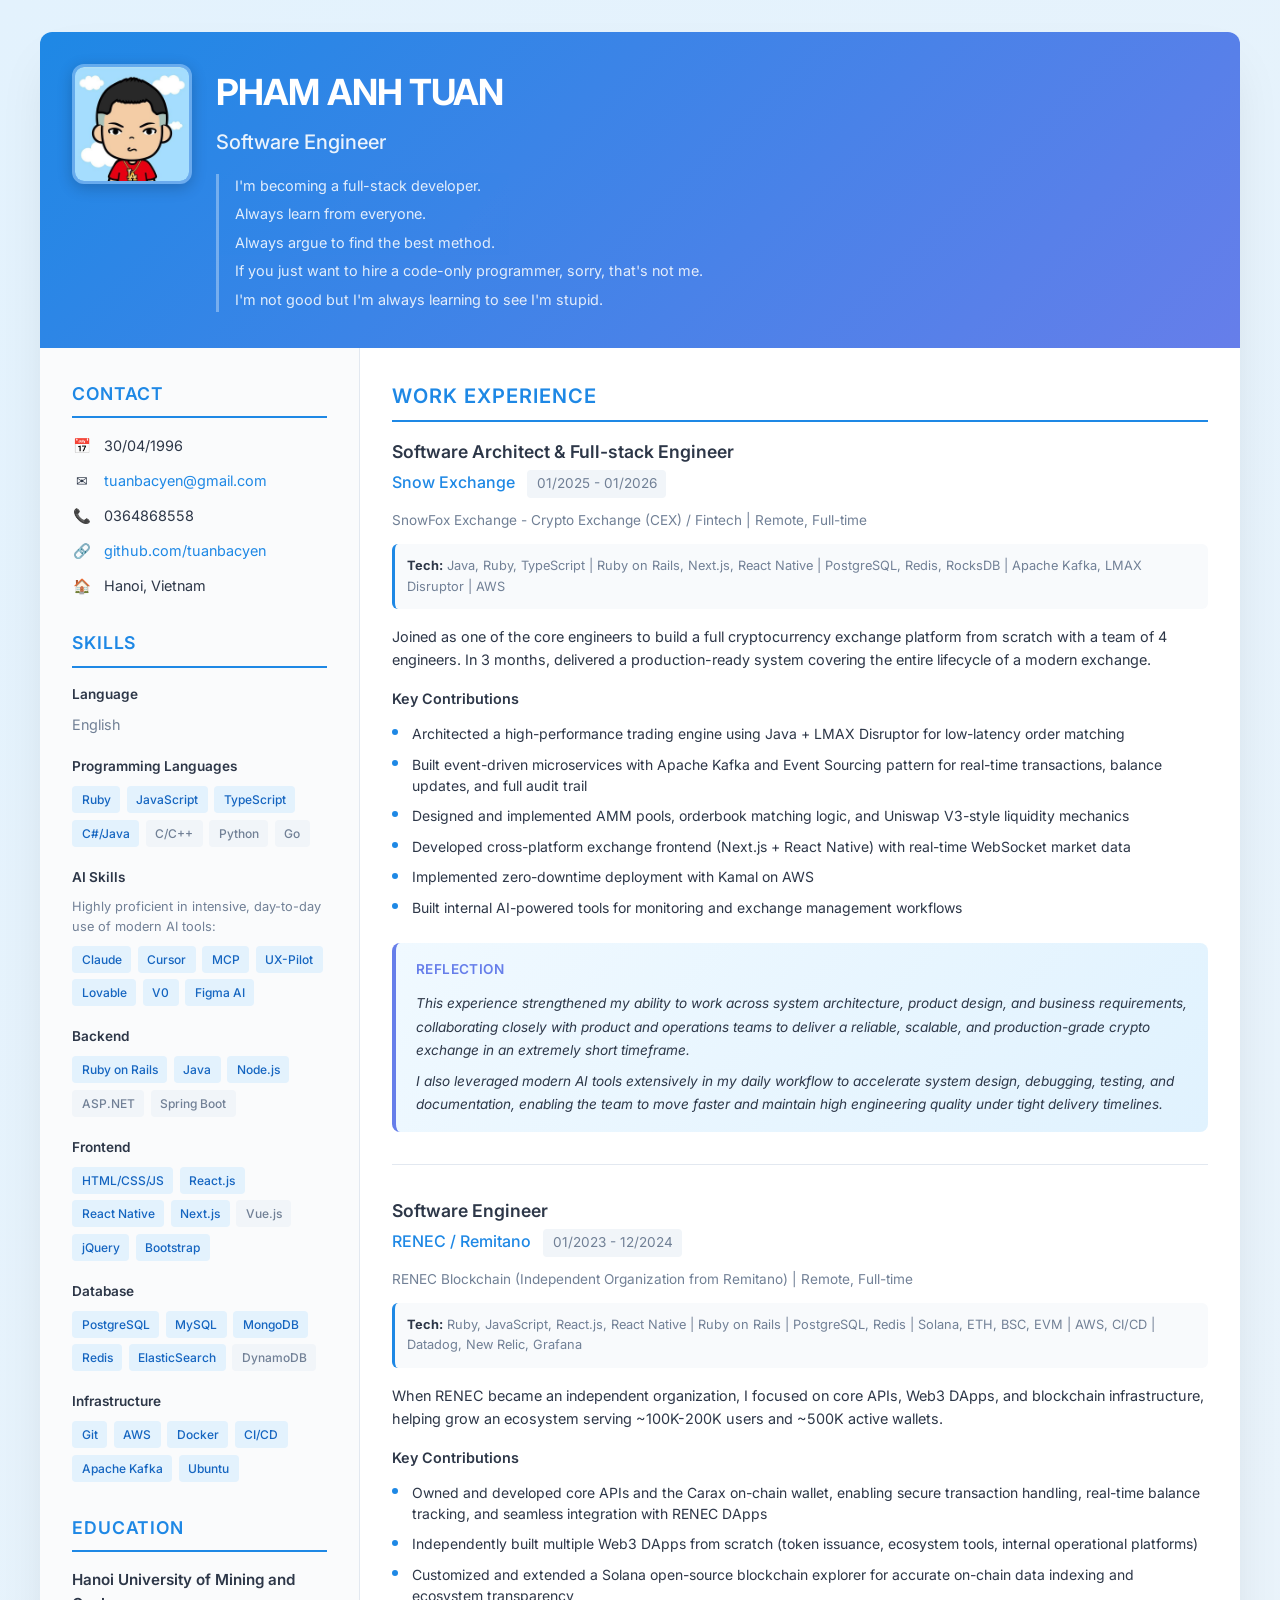
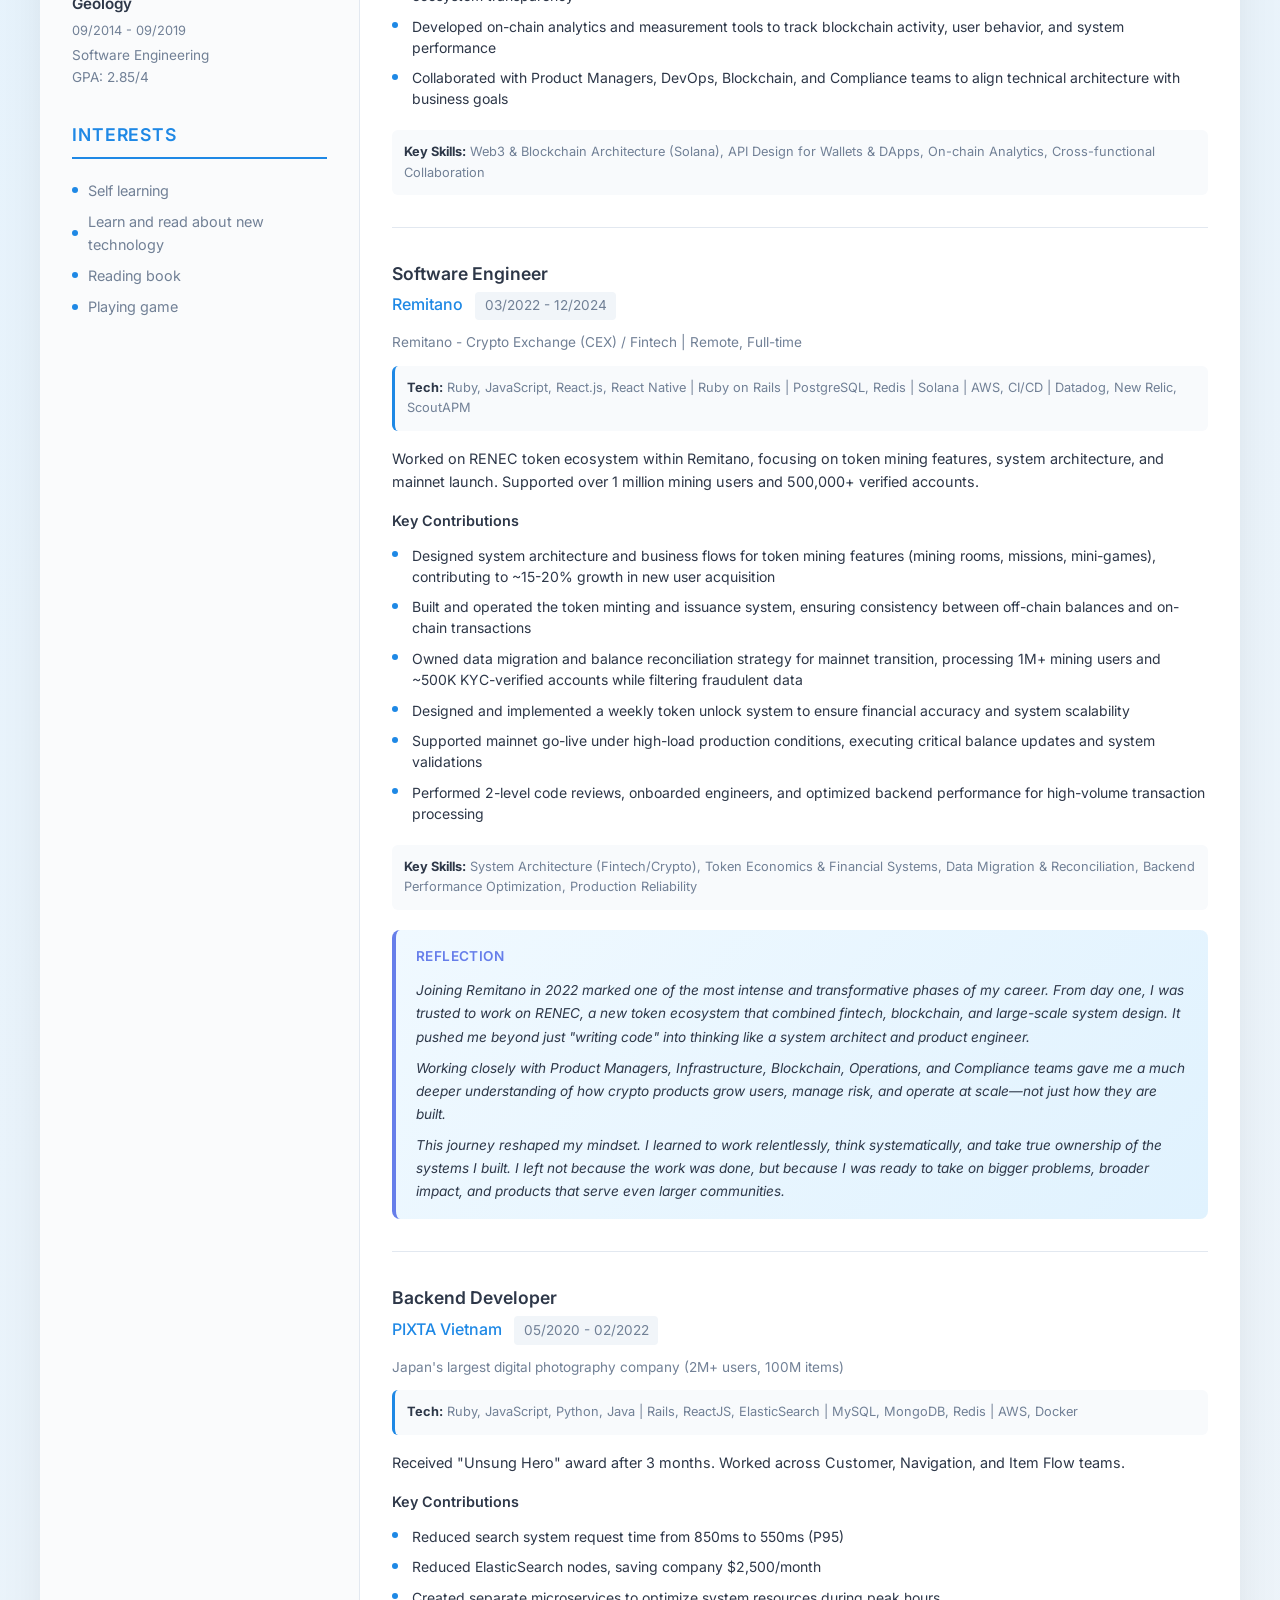
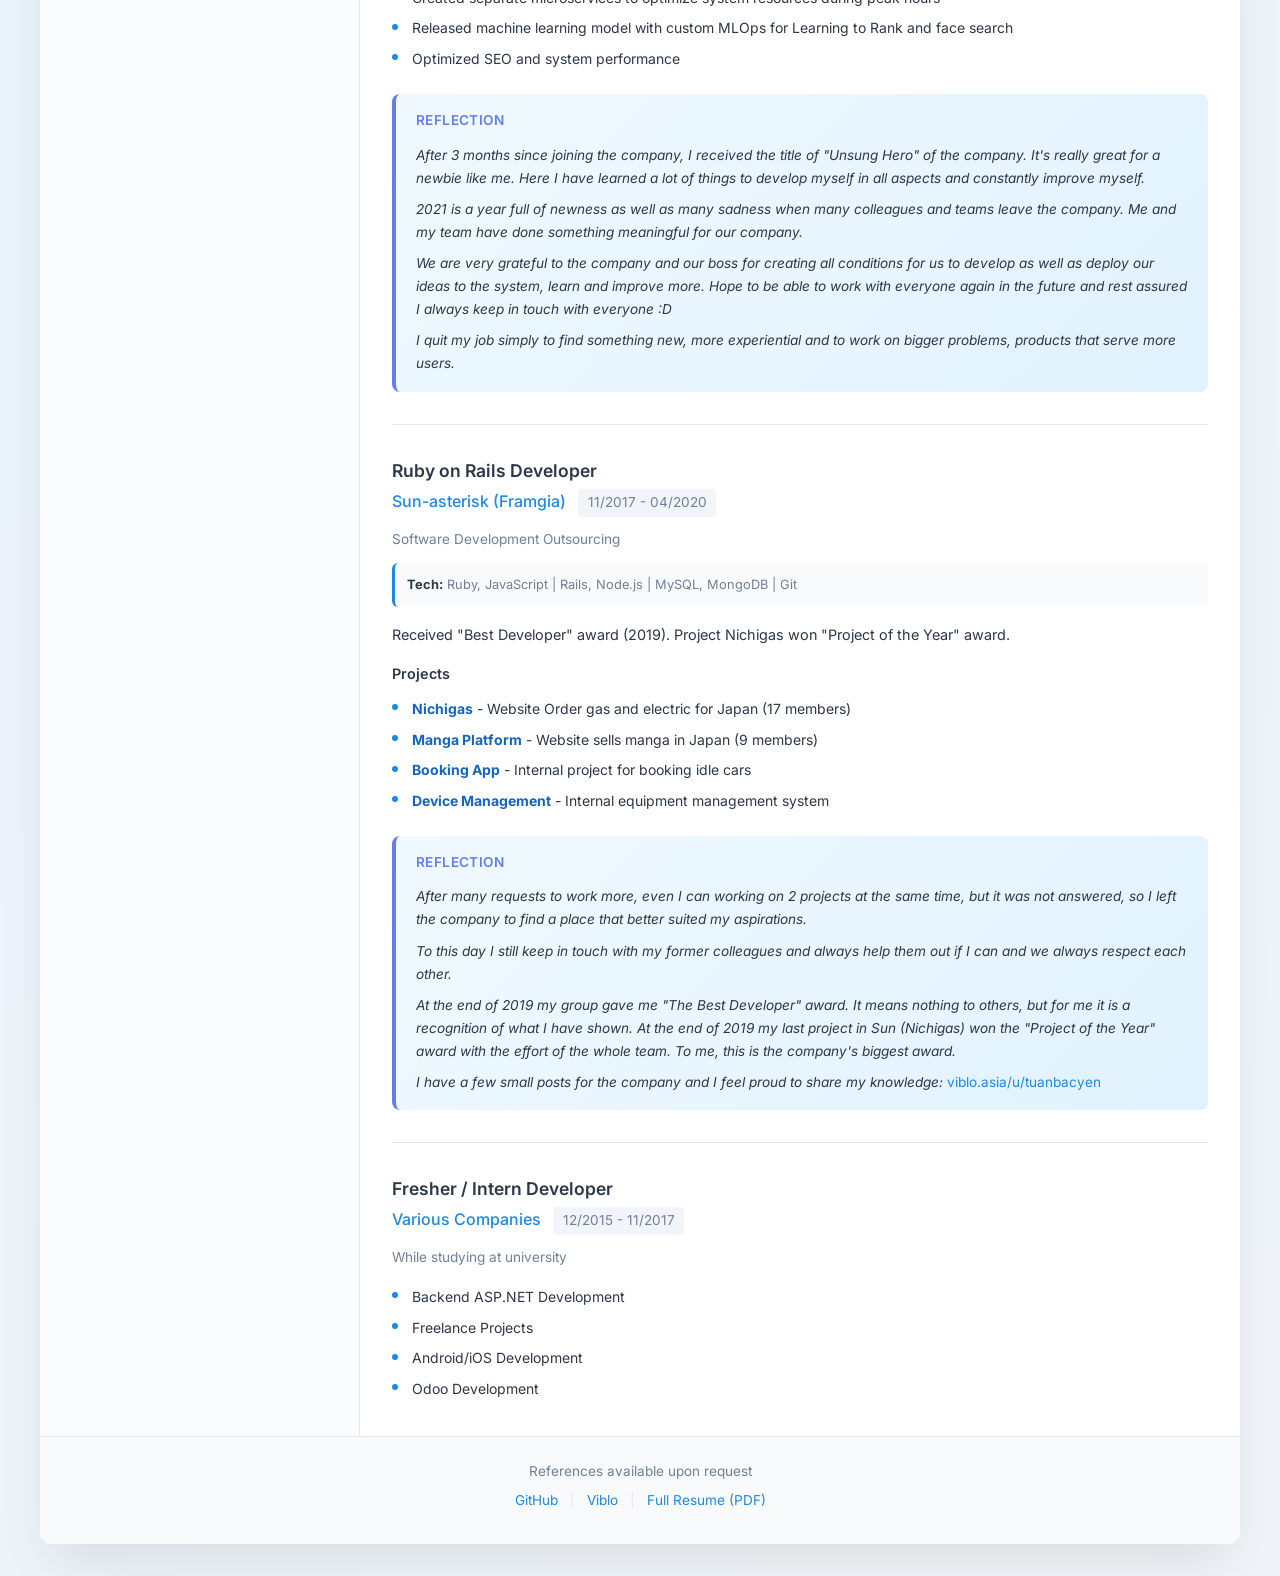
==== index.html @ 3fe64817 "Add PDF resume link in footer" ====
<!DOCTYPE html>
<html lang="vi">
<head>
    <meta charset="UTF-8">
    <meta name="viewport" content="width=device-width, initial-scale=1.0">
    <title>Pham Anh Tuan - Software Engineer</title>
    <link rel="stylesheet" href="style.css">
    <link rel="preconnect" href="https://fonts.googleapis.com">
    <link rel="preconnect" href="https://fonts.gstatic.com" crossorigin>
    <link href="https://fonts.googleapis.com/css2?family=Inter:wght@300;400;500;600;700&display=swap" rel="stylesheet">
</head>
<body>
    <div class="container">
        <!-- Header -->
        <header class="header">
            <div class="header-content">
                <div class="avatar">
                    <img src="av.png" alt="Pham Anh Tuan" class="avatar-img">
                </div>
                <div class="header-info">
                    <h1>PHAM ANH TUAN</h1>
                    <p class="title">Software Engineer</p>
                    <blockquote class="quote">
                        <p>I'm becoming a full-stack developer.</p>
                        <p>Always learn from everyone.</p>
                        <p>Always argue to find the best method.</p>
                        <p>If you just want to hire a code-only programmer, sorry, that's not me.</p>
                        <p>I'm not good but I'm always learning to see I'm stupid.</p>
                    </blockquote>
                </div>
            </div>
        </header>

        <main class="main-content">
            <!-- Sidebar -->
            <aside class="sidebar">
                <!-- Contact -->
                <section class="section">
                    <h2>Contact</h2>
                    <ul class="contact-list">
                        <li>
                            <span class="icon">&#128197;</span>
                            <span>30/04/1996</span>
                        </li>
                        <li>
                            <span class="icon">&#9993;</span>
                            <a href="mailto:tuanbacyen@gmail.com">tuanbacyen@gmail.com</a>
                        </li>
                        <li>
                            <span class="icon">&#128222;</span>
                            <span>0364868558</span>
                        </li>
                        <li>
                            <span class="icon">&#128279;</span>
                            <a href="https://github.com/tuanbacyen" target="_blank">github.com/tuanbacyen</a>
                        </li>
                        <li>
                            <span class="icon">&#127968;</span>
                            <span>Hanoi, Vietnam</span>
                        </li>
                    </ul>
                </section>

                <!-- Skills -->
                <section class="section">
                    <h2>Skills</h2>

                    <div class="skill-group">
                        <h3>Language</h3>
                        <p>English</p>
                    </div>

                    <div class="skill-group">
                        <h3>Programming Languages</h3>
                        <div class="tags">
                            <span class="tag">Ruby</span>
                            <span class="tag">JavaScript</span>
                            <span class="tag">TypeScript</span>
                            <span class="tag">C#/Java</span>
                            <span class="tag secondary">C/C++</span>
                            <span class="tag secondary">Python</span>
                            <span class="tag secondary">Go</span>
                        </div>
                    </div>

                    <div class="skill-group">
                        <h3>AI Skills</h3>
                        <p class="description">Highly proficient in intensive, day-to-day use of modern AI tools:</p>
                        <div class="tags">
                            <span class="tag">Claude</span>
                            <span class="tag">Cursor</span>
                            <span class="tag">MCP</span>
                            <span class="tag">UX-Pilot</span>
                            <span class="tag">Lovable</span>
                            <span class="tag">V0</span>
                            <span class="tag">Figma AI</span>
                        </div>
                    </div>

                    <div class="skill-group">
                        <h3>Backend</h3>
                        <div class="tags">
                            <span class="tag">Ruby on Rails</span>
                            <span class="tag">Java</span>
                            <span class="tag">Node.js</span>
                            <span class="tag secondary">ASP.NET</span>
                            <span class="tag secondary">Spring Boot</span>
                        </div>
                    </div>

                    <div class="skill-group">
                        <h3>Frontend</h3>
                        <div class="tags">
                            <span class="tag">HTML/CSS/JS</span>
                            <span class="tag">React.js</span>
                            <span class="tag">React Native</span>
                            <span class="tag">Next.js</span>
                            <span class="tag secondary">Vue.js</span>
                            <span class="tag">jQuery</span>
                            <span class="tag">Bootstrap</span>
                        </div>
                    </div>

                    <div class="skill-group">
                        <h3>Database</h3>
                        <div class="tags">
                            <span class="tag">PostgreSQL</span>
                            <span class="tag">MySQL</span>
                            <span class="tag">MongoDB</span>
                            <span class="tag">Redis</span>
                            <span class="tag">ElasticSearch</span>
                            <span class="tag secondary">DynamoDB</span>
                        </div>
                    </div>

                    <div class="skill-group">
                        <h3>Infrastructure</h3>
                        <div class="tags">
                            <span class="tag">Git</span>
                            <span class="tag">AWS</span>
                            <span class="tag">Docker</span>
                            <span class="tag">CI/CD</span>
                            <span class="tag">Apache Kafka</span>
                            <span class="tag">Ubuntu</span>
                        </div>
                    </div>
                </section>

                <!-- Education -->
                <section class="section">
                    <h2>Education</h2>
                    <div class="education-item">
                        <h3>Hanoi University of Mining and Geology</h3>
                        <p class="period">09/2014 - 09/2019</p>
                        <p>Software Engineering</p>
                        <p>GPA: 2.85/4</p>
                    </div>
                </section>

                <!-- Interests -->
                <section class="section">
                    <h2>Interests</h2>
                    <ul class="interests-list">
                        <li>Self learning</li>
                        <li>Learn and read about new technology</li>
                        <li>Reading book</li>
                        <li>Playing game</li>
                    </ul>
                </section>
            </aside>

            <!-- Main Experience -->
            <div class="content">
                <section class="section">
                    <h2>Work Experience</h2>

                    <!-- Snow Exchange -->
                    <article class="experience-item">
                        <div class="experience-header">
                            <h3>Software Architect & Full-stack Engineer</h3>
                            <span class="company">Snow Exchange</span>
                            <span class="period">01/2025 - 01/2026</span>
                        </div>
                        <p class="company-desc">SnowFox Exchange - Crypto Exchange (CEX) / Fintech | Remote, Full-time</p>

                        <div class="tech-stack">
                            <strong>Tech:</strong> Java, Ruby, TypeScript | Ruby on Rails, Next.js, React Native | PostgreSQL, Redis, RocksDB | Apache Kafka, LMAX Disruptor | AWS
                        </div>

                        <div class="summary">
                            <p>Joined as one of the core engineers to build a full cryptocurrency exchange platform from scratch with a team of 4 engineers. In 3 months, delivered a production-ready system covering the entire lifecycle of a modern exchange.</p>
                        </div>

                        <h4>Key Contributions</h4>
                        <ul>
                            <li>Architected a high-performance trading engine using Java + LMAX Disruptor for low-latency order matching</li>
                            <li>Built event-driven microservices with Apache Kafka and Event Sourcing pattern for real-time transactions, balance updates, and full audit trail</li>
                            <li>Designed and implemented AMM pools, orderbook matching logic, and Uniswap V3-style liquidity mechanics</li>
                            <li>Developed cross-platform exchange frontend (Next.js + React Native) with real-time WebSocket market data</li>
                            <li>Implemented zero-downtime deployment with Kamal on AWS</li>
                            <li>Built internal AI-powered tools for monitoring and exchange management workflows</li>
                        </ul>

                        <div class="reflection">
                            <h4>Reflection</h4>
                            <p>This experience strengthened my ability to work across system architecture, product design, and business requirements, collaborating closely with product and operations teams to deliver a reliable, scalable, and production-grade crypto exchange in an extremely short timeframe.</p>
                            <p>I also leveraged modern AI tools extensively in my daily workflow to accelerate system design, debugging, testing, and documentation, enabling the team to move faster and maintain high engineering quality under tight delivery timelines.</p>
                        </div>
                    </article>

                    <!-- RENEC -->
                    <article class="experience-item">
                        <div class="experience-header">
                            <h3>Software Engineer</h3>
                            <span class="company">RENEC / Remitano</span>
                            <span class="period">01/2023 - 12/2024</span>
                        </div>
                        <p class="company-desc">RENEC Blockchain (Independent Organization from Remitano) | Remote, Full-time</p>

                        <div class="tech-stack">
                            <strong>Tech:</strong> Ruby, JavaScript, React.js, React Native | Ruby on Rails | PostgreSQL, Redis | Solana, ETH, BSC, EVM | AWS, CI/CD | Datadog, New Relic, Grafana
                        </div>

                        <div class="summary">
                            <p>When RENEC became an independent organization, I focused on core APIs, Web3 DApps, and blockchain infrastructure, helping grow an ecosystem serving ~100K-200K users and ~500K active wallets.</p>
                        </div>

                        <h4>Key Contributions</h4>
                        <ul>
                            <li>Owned and developed core APIs and the Carax on-chain wallet, enabling secure transaction handling, real-time balance tracking, and seamless integration with RENEC DApps</li>
                            <li>Independently built multiple Web3 DApps from scratch (token issuance, ecosystem tools, internal operational platforms)</li>
                            <li>Customized and extended a Solana open-source blockchain explorer for accurate on-chain data indexing and ecosystem transparency</li>
                            <li>Developed on-chain analytics and measurement tools to track blockchain activity, user behavior, and system performance</li>
                            <li>Collaborated with Product Managers, DevOps, Blockchain, and Compliance teams to align technical architecture with business goals</li>
                        </ul>

                        <p class="key-skills"><strong>Key Skills:</strong> Web3 & Blockchain Architecture (Solana), API Design for Wallets & DApps, On-chain Analytics, Cross-functional Collaboration</p>
                    </article>

                    <!-- Remitano -->
                    <article class="experience-item">
                        <div class="experience-header">
                            <h3>Software Engineer</h3>
                            <span class="company">Remitano</span>
                            <span class="period">03/2022 - 12/2024</span>
                        </div>
                        <p class="company-desc">Remitano - Crypto Exchange (CEX) / Fintech | Remote, Full-time</p>

                        <div class="tech-stack">
                            <strong>Tech:</strong> Ruby, JavaScript, React.js, React Native | Ruby on Rails | PostgreSQL, Redis | Solana | AWS, CI/CD | Datadog, New Relic, ScoutAPM
                        </div>

                        <div class="summary">
                            <p>Worked on RENEC token ecosystem within Remitano, focusing on token mining features, system architecture, and mainnet launch. Supported over 1 million mining users and 500,000+ verified accounts.</p>
                        </div>

                        <h4>Key Contributions</h4>
                        <ul>
                            <li>Designed system architecture and business flows for token mining features (mining rooms, missions, mini-games), contributing to ~15-20% growth in new user acquisition</li>
                            <li>Built and operated the token minting and issuance system, ensuring consistency between off-chain balances and on-chain transactions</li>
                            <li>Owned data migration and balance reconciliation strategy for mainnet transition, processing 1M+ mining users and ~500K KYC-verified accounts while filtering fraudulent data</li>
                            <li>Designed and implemented a weekly token unlock system to ensure financial accuracy and system scalability</li>
                            <li>Supported mainnet go-live under high-load production conditions, executing critical balance updates and system validations</li>
                            <li>Performed 2-level code reviews, onboarded engineers, and optimized backend performance for high-volume transaction processing</li>
                        </ul>

                        <p class="key-skills"><strong>Key Skills:</strong> System Architecture (Fintech/Crypto), Token Economics & Financial Systems, Data Migration & Reconciliation, Backend Performance Optimization, Production Reliability</p>

                        <div class="reflection">
                            <h4>Reflection</h4>
                            <p>Joining Remitano in 2022 marked one of the most intense and transformative phases of my career. From day one, I was trusted to work on RENEC, a new token ecosystem that combined fintech, blockchain, and large-scale system design. It pushed me beyond just "writing code" into thinking like a system architect and product engineer.</p>
                            <p>Working closely with Product Managers, Infrastructure, Blockchain, Operations, and Compliance teams gave me a much deeper understanding of how crypto products grow users, manage risk, and operate at scale—not just how they are built.</p>
                            <p>This journey reshaped my mindset. I learned to work relentlessly, think systematically, and take true ownership of the systems I built. I left not because the work was done, but because I was ready to take on bigger problems, broader impact, and products that serve even larger communities.</p>
                        </div>
                    </article>

                    <!-- PIXTA -->
                    <article class="experience-item">
                        <div class="experience-header">
                            <h3>Backend Developer</h3>
                            <span class="company">PIXTA Vietnam</span>
                            <span class="period">05/2020 - 02/2022</span>
                        </div>
                        <p class="company-desc">Japan's largest digital photography company (2M+ users, 100M items)</p>

                        <div class="tech-stack">
                            <strong>Tech:</strong> Ruby, JavaScript, Python, Java | Rails, ReactJS, ElasticSearch | MySQL, MongoDB, Redis | AWS, Docker
                        </div>

                        <div class="summary">
                            <p>Received "Unsung Hero" award after 3 months. Worked across Customer, Navigation, and Item Flow teams.</p>
                        </div>

                        <h4>Key Contributions</h4>
                        <ul>
                            <li>Reduced search system request time from 850ms to 550ms (P95)</li>
                            <li>Reduced ElasticSearch nodes, saving company $2,500/month</li>
                            <li>Created separate microservices to optimize system resources during peak hours</li>
                            <li>Released machine learning model with custom MLOps for Learning to Rank and face search</li>
                            <li>Optimized SEO and system performance</li>
                        </ul>

                        <div class="reflection">
                            <h4>Reflection</h4>
                            <p>After 3 months since joining the company, I received the title of "Unsung Hero" of the company. It's really great for a newbie like me. Here I have learned a lot of things to develop myself in all aspects and constantly improve myself.</p>
                            <p>2021 is a year full of newness as well as many sadness when many colleagues and teams leave the company. Me and my team have done something meaningful for our company.</p>
                            <p>We are very grateful to the company and our boss for creating all conditions for us to develop as well as deploy our ideas to the system, learn and improve more. Hope to be able to work with everyone again in the future and rest assured I always keep in touch with everyone :D</p>
                            <p>I quit my job simply to find something new, more experiential and to work on bigger problems, products that serve more users.</p>
                        </div>
                    </article>

                    <!-- Sun-asterisk -->
                    <article class="experience-item">
                        <div class="experience-header">
                            <h3>Ruby on Rails Developer</h3>
                            <span class="company">Sun-asterisk (Framgia)</span>
                            <span class="period">11/2017 - 04/2020</span>
                        </div>
                        <p class="company-desc">Software Development Outsourcing</p>

                        <div class="tech-stack">
                            <strong>Tech:</strong> Ruby, JavaScript | Rails, Node.js | MySQL, MongoDB | Git
                        </div>

                        <div class="summary">
                            <p>Received "Best Developer" award (2019). Project Nichigas won "Project of the Year" award.</p>
                        </div>

                        <h4>Projects</h4>
                        <ul>
                            <li><strong>Nichigas</strong> - Website Order gas and electric for Japan (17 members)</li>
                            <li><strong>Manga Platform</strong> - Website sells manga in Japan (9 members)</li>
                            <li><strong>Booking App</strong> - Internal project for booking idle cars</li>
                            <li><strong>Device Management</strong> - Internal equipment management system</li>
                        </ul>

                        <div class="reflection">
                            <h4>Reflection</h4>
                            <p>After many requests to work more, even I can working on 2 projects at the same time, but it was not answered, so I left the company to find a place that better suited my aspirations.</p>
                            <p>To this day I still keep in touch with my former colleagues and always help them out if I can and we always respect each other.</p>
                            <p>At the end of 2019 my group gave me "The Best Developer" award. It means nothing to others, but for me it is a recognition of what I have shown. At the end of 2019 my last project in Sun (Nichigas) won the "Project of the Year" award with the effort of the whole team. To me, this is the company's biggest award.</p>
                            <p>I have a few small posts for the company and I feel proud to share my knowledge: <a href="https://viblo.asia/u/tuanbacyen" target="_blank">viblo.asia/u/tuanbacyen</a></p>
                        </div>
                    </article>

                    <!-- Earlier Experience -->
                    <article class="experience-item">
                        <div class="experience-header">
                            <h3>Fresher / Intern Developer</h3>
                            <span class="company">Various Companies</span>
                            <span class="period">12/2015 - 11/2017</span>
                        </div>
                        <p class="company-desc">While studying at university</p>
                        <ul>
                            <li>Backend ASP.NET Development</li>
                            <li>Freelance Projects</li>
                            <li>Android/iOS Development</li>
                            <li>Odoo Development</li>
                        </ul>
                    </article>
                </section>
            </div>
        </main>

        <footer class="footer">
            <p>References available upon request</p>
            <p class="links">
                <a href="https://github.com/tuanbacyen" target="_blank">GitHub</a>
                <span>|</span>
                <a href="https://viblo.asia/u/tuanbacyen" target="_blank">Viblo</a>
                <span>|</span>
                <a href="Pham-Anh-Tuan.pdf" target="_blank">Full Resume (PDF)</a>
            </p>
        </footer>
    </div>
</body>
</html>
---- style.css ----
/* Reset & Base */
*, *::before, *::after {
    box-sizing: border-box;
    margin: 0;
    padding: 0;
}

:root {
    --primary: #1e88e5;
    --primary-dark: #1565c0;
    --primary-light: #e3f2fd;
    --text: #2d3748;
    --text-light: #718096;
    --background: #f8fafc;
    --white: #ffffff;
    --border: #e2e8f0;
    --accent: #667eea;
}

html {
    font-size: 16px;
    scroll-behavior: smooth;
}

body {
    font-family: 'Inter', -apple-system, BlinkMacSystemFont, 'Segoe UI', Roboto, sans-serif;
    background: linear-gradient(135deg, var(--primary-light) 0%, #f0f4f8 100%);
    color: var(--text);
    line-height: 1.6;
    min-height: 100vh;
}

a {
    color: var(--primary);
    text-decoration: none;
    transition: color 0.2s;
}

a:hover {
    color: var(--primary-dark);
    text-decoration: underline;
}

/* Container */
.container {
    max-width: 1200px;
    margin: 0 auto;
    background: var(--white);
    box-shadow: 0 25px 50px -12px rgba(0, 0, 0, 0.1);
}

@media (min-width: 768px) {
    .container {
        margin: 2rem auto;
        border-radius: 12px;
        overflow: hidden;
    }
}

/* Header */
.header {
    background: linear-gradient(135deg, var(--primary) 0%, var(--accent) 100%);
    color: var(--white);
    padding: 2rem;
}

.header-content {
    display: flex;
    flex-direction: column;
    align-items: center;
    gap: 1.5rem;
    text-align: center;
}

@media (min-width: 768px) {
    .header-content {
        flex-direction: row;
        text-align: left;
        align-items: flex-start;
    }
}

.avatar {
    flex-shrink: 0;
}

.avatar-img {
    width: 120px;
    height: 120px;
    border-radius: 12px;
    object-fit: cover;
    border: 3px solid rgba(255, 255, 255, 0.3);
    box-shadow: 0 4px 15px rgba(0, 0, 0, 0.2);
}

.header-info h1 {
    font-size: 2.25rem;
    font-weight: 700;
    letter-spacing: -0.025em;
    margin-bottom: 0.25rem;
}

.header-info .title {
    font-size: 1.25rem;
    font-weight: 500;
    opacity: 0.9;
    margin-bottom: 1rem;
}

.quote {
    font-size: 0.9rem;
    opacity: 0.85;
    line-height: 1.7;
    border-left: 3px solid rgba(255, 255, 255, 0.4);
    padding-left: 1rem;
}

.quote p {
    margin-bottom: 0.25rem;
}

/* Main Layout */
.main-content {
    display: grid;
    grid-template-columns: 1fr;
}

@media (min-width: 900px) {
    .main-content {
        grid-template-columns: 320px 1fr;
    }
}

/* Sidebar */
.sidebar {
    background: #fafbfc;
    padding: 2rem;
    border-right: 1px solid var(--border);
}

/* Content */
.content {
    padding: 2rem;
}

/* Section */
.section {
    margin-bottom: 2rem;
}

.section:last-child {
    margin-bottom: 0;
}

.section h2 {
    font-size: 1.1rem;
    font-weight: 600;
    color: var(--primary);
    text-transform: uppercase;
    letter-spacing: 0.05em;
    margin-bottom: 1rem;
    padding-bottom: 0.5rem;
    border-bottom: 2px solid var(--primary);
}

.content .section h2 {
    font-size: 1.25rem;
}

/* Contact List */
.contact-list {
    list-style: none;
}

.contact-list li {
    display: flex;
    align-items: center;
    gap: 0.75rem;
    margin-bottom: 0.75rem;
    font-size: 0.9rem;
}

.contact-list .icon {
    width: 20px;
    text-align: center;
    flex-shrink: 0;
}

/* Skill Groups */
.skill-group {
    margin-bottom: 1.25rem;
}

.skill-group:last-child {
    margin-bottom: 0;
}

.skill-group h3 {
    font-size: 0.85rem;
    font-weight: 600;
    color: var(--text);
    margin-bottom: 0.5rem;
}

.skill-group p {
    font-size: 0.9rem;
    color: var(--text-light);
}

.skill-group .description {
    font-size: 0.8rem;
    margin-bottom: 0.5rem;
}

/* Tags */
.tags {
    display: flex;
    flex-wrap: wrap;
    gap: 0.4rem;
}

.tag {
    display: inline-block;
    padding: 0.25rem 0.6rem;
    background: var(--primary-light);
    color: var(--primary-dark);
    border-radius: 4px;
    font-size: 0.75rem;
    font-weight: 500;
}

.tag.secondary {
    background: #f1f5f9;
    color: var(--text-light);
}

/* Education */
.education-item h3 {
    font-size: 0.95rem;
    font-weight: 600;
    color: var(--text);
    margin-bottom: 0.25rem;
}

.education-item .period {
    font-size: 0.8rem;
    color: var(--text-light);
    margin-bottom: 0.25rem;
}

.education-item p {
    font-size: 0.85rem;
    color: var(--text-light);
}

/* Interests */
.interests-list {
    list-style: none;
}

.interests-list li {
    font-size: 0.9rem;
    color: var(--text-light);
    padding: 0.25rem 0;
    padding-left: 1rem;
    position: relative;
}

.interests-list li::before {
    content: '';
    position: absolute;
    left: 0;
    top: 50%;
    transform: translateY(-50%);
    width: 6px;
    height: 6px;
    background: var(--primary);
    border-radius: 50%;
}

/* Experience Items */
.experience-item {
    margin-bottom: 2rem;
    padding-bottom: 2rem;
    border-bottom: 1px solid var(--border);
}

.experience-item:last-child {
    margin-bottom: 0;
    padding-bottom: 0;
    border-bottom: none;
}

.experience-header {
    margin-bottom: 0.75rem;
}

.experience-header h3 {
    font-size: 1.1rem;
    font-weight: 600;
    color: var(--text);
    margin-bottom: 0.25rem;
}

.experience-header .company {
    display: inline-block;
    font-size: 1rem;
    font-weight: 500;
    color: var(--primary);
    margin-right: 0.5rem;
}

.experience-header .period {
    display: inline-block;
    font-size: 0.85rem;
    color: var(--text-light);
    background: #f1f5f9;
    padding: 0.2rem 0.6rem;
    border-radius: 4px;
}

.company-desc {
    font-size: 0.85rem;
    color: var(--text-light);
    margin-bottom: 0.75rem;
}

.tech-stack {
    font-size: 0.8rem;
    color: var(--text-light);
    background: #f8fafc;
    padding: 0.75rem;
    border-radius: 6px;
    margin-bottom: 1rem;
    border-left: 3px solid var(--primary);
}

.tech-stack strong {
    color: var(--text);
}

.summary {
    margin-bottom: 1rem;
}

.summary p {
    font-size: 0.9rem;
    color: var(--text);
}

.experience-item h4 {
    font-size: 0.9rem;
    font-weight: 600;
    color: var(--text);
    margin-bottom: 0.5rem;
}

.experience-item ul {
    list-style: none;
    margin-left: 0;
}

.experience-item li {
    font-size: 0.875rem;
    color: var(--text);
    padding: 0.3rem 0;
    padding-left: 1.25rem;
    position: relative;
    line-height: 1.5;
}

.experience-item li::before {
    content: '';
    position: absolute;
    left: 0;
    top: 0.7rem;
    width: 6px;
    height: 6px;
    background: var(--primary);
    border-radius: 50%;
}

.experience-item li strong {
    color: var(--primary-dark);
}

/* Key Skills */
.key-skills {
    font-size: 0.8rem;
    color: var(--text-light);
    margin-top: 1rem;
    padding: 0.75rem;
    background: #f8fafc;
    border-radius: 6px;
}

.key-skills strong {
    color: var(--text);
}

/* Reflection */
.reflection {
    margin-top: 1.25rem;
    padding: 1rem 1.25rem;
    background: linear-gradient(135deg, #f0f9ff 0%, #e0f2fe 100%);
    border-radius: 8px;
    border-left: 4px solid var(--accent);
}

.reflection h4 {
    font-size: 0.85rem;
    font-weight: 600;
    color: var(--accent);
    margin-bottom: 0.75rem;
    text-transform: uppercase;
    letter-spacing: 0.03em;
}

.reflection p {
    font-size: 0.85rem;
    color: var(--text);
    line-height: 1.7;
    margin-bottom: 0.5rem;
    font-style: italic;
}

.reflection p:last-child {
    margin-bottom: 0;
}

.reflection a {
    font-style: normal;
}

/* Footer */
.footer {
    background: #f8fafc;
    padding: 1.5rem 2rem;
    text-align: center;
    border-top: 1px solid var(--border);
}

.footer p {
    font-size: 0.85rem;
    color: var(--text-light);
    margin-bottom: 0.5rem;
}

.footer .links {
    display: flex;
    justify-content: center;
    gap: 0.75rem;
    align-items: center;
}

.footer .links span {
    color: var(--border);
}

/* Print Styles */
@media print {
    body {
        background: white;
    }

    .container {
        box-shadow: none;
        margin: 0;
    }

    .header {
        background: var(--primary) !important;
        -webkit-print-color-adjust: exact;
        print-color-adjust: exact;
    }

    .main-content {
        grid-template-columns: 280px 1fr;
    }

    .section {
        break-inside: avoid;
    }

    .experience-item {
        break-inside: avoid;
    }
}

/* Responsive adjustments */
@media (max-width: 899px) {
    .sidebar {
        border-right: none;
        border-bottom: 1px solid var(--border);
    }
}

@media (max-width: 600px) {
    .header {
        padding: 1.5rem;
    }

    .header-info h1 {
        font-size: 1.75rem;
    }

    .sidebar, .content {
        padding: 1.5rem;
    }

    .experience-header .period {
        display: block;
        margin-top: 0.5rem;
        width: fit-content;
    }
}
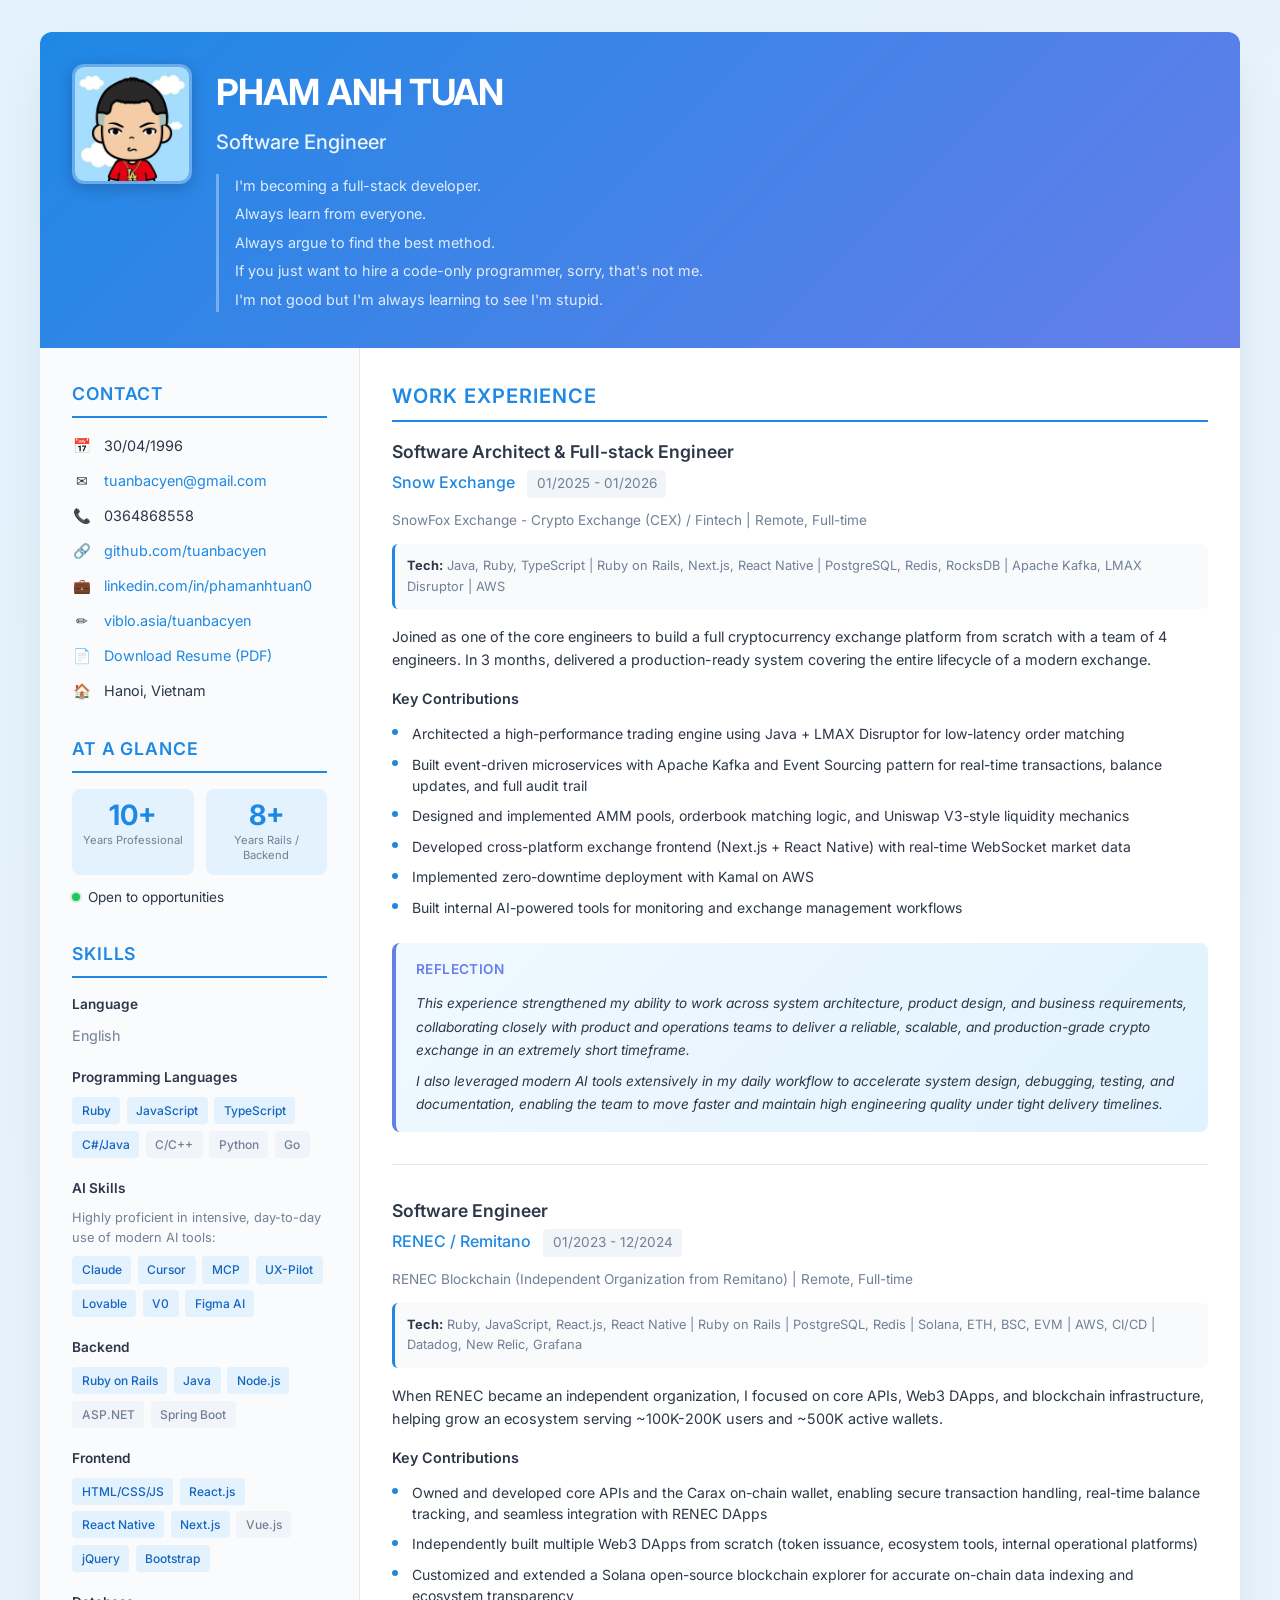
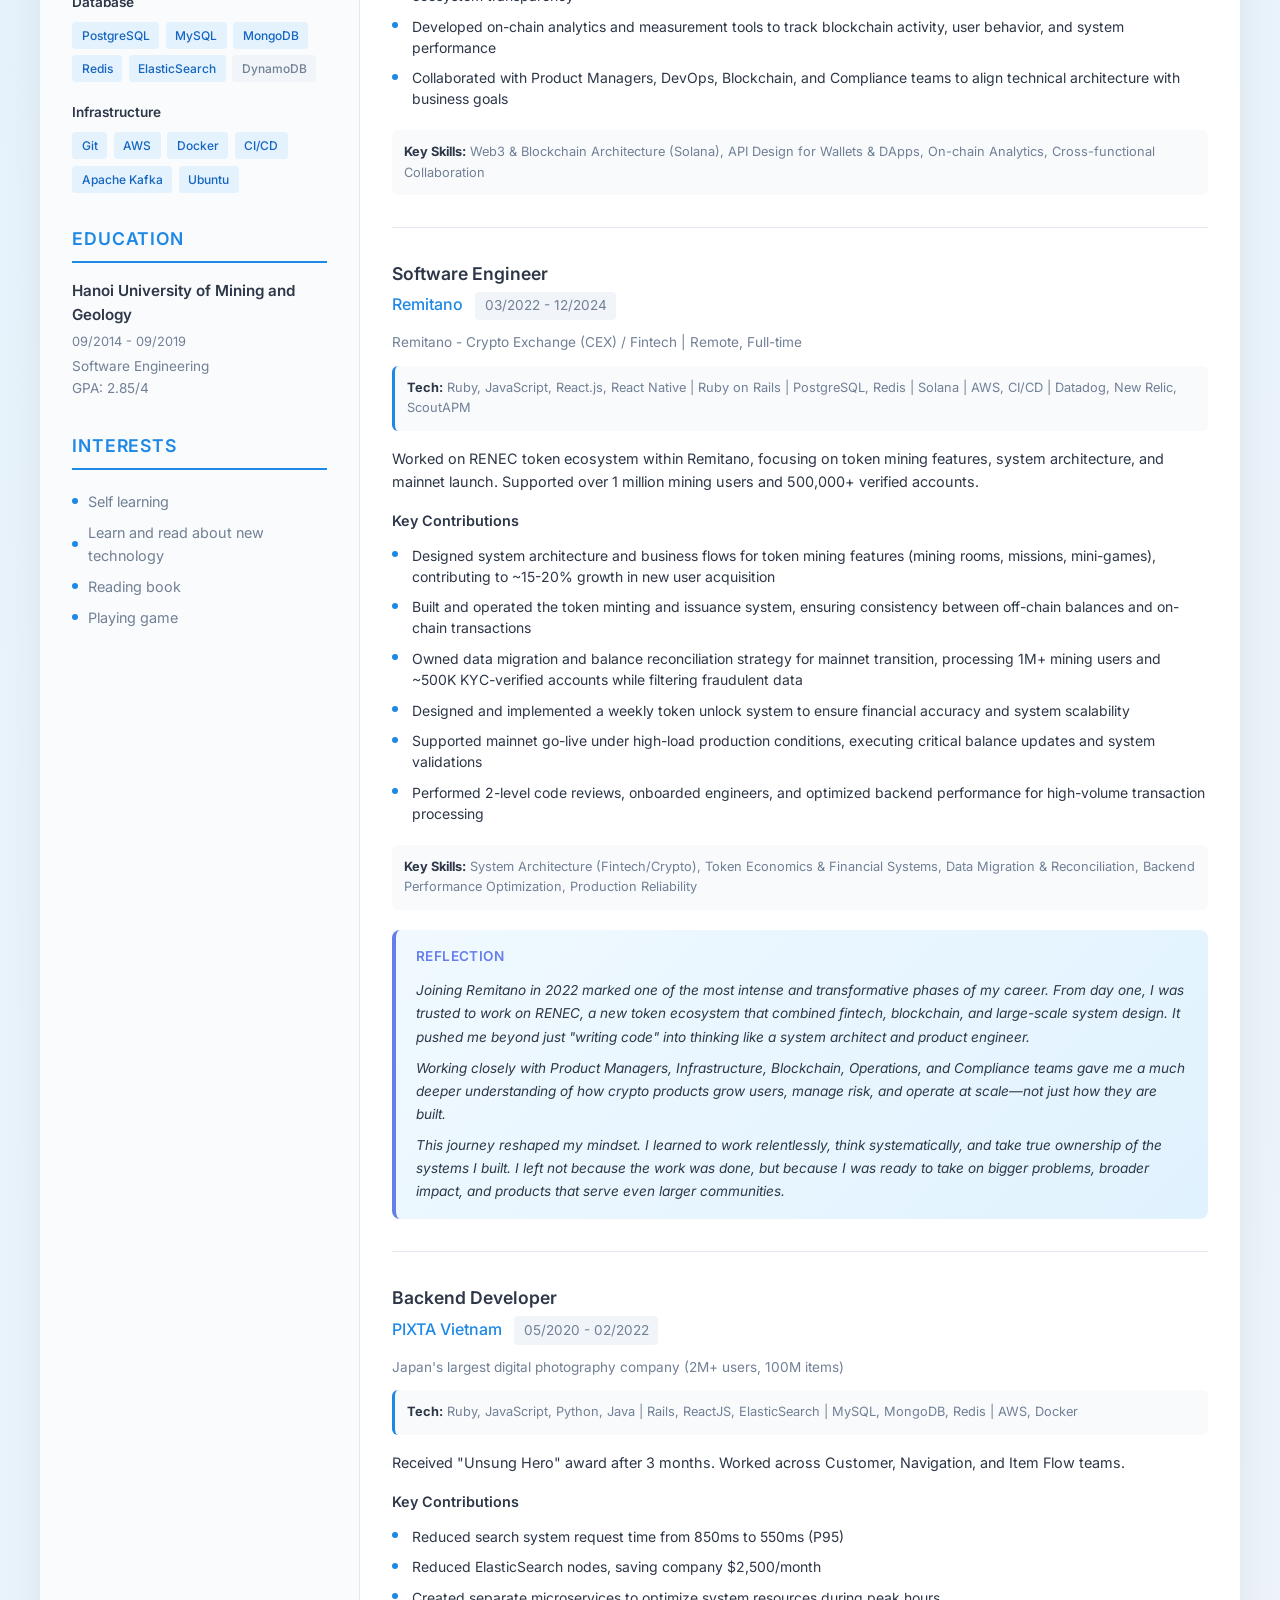
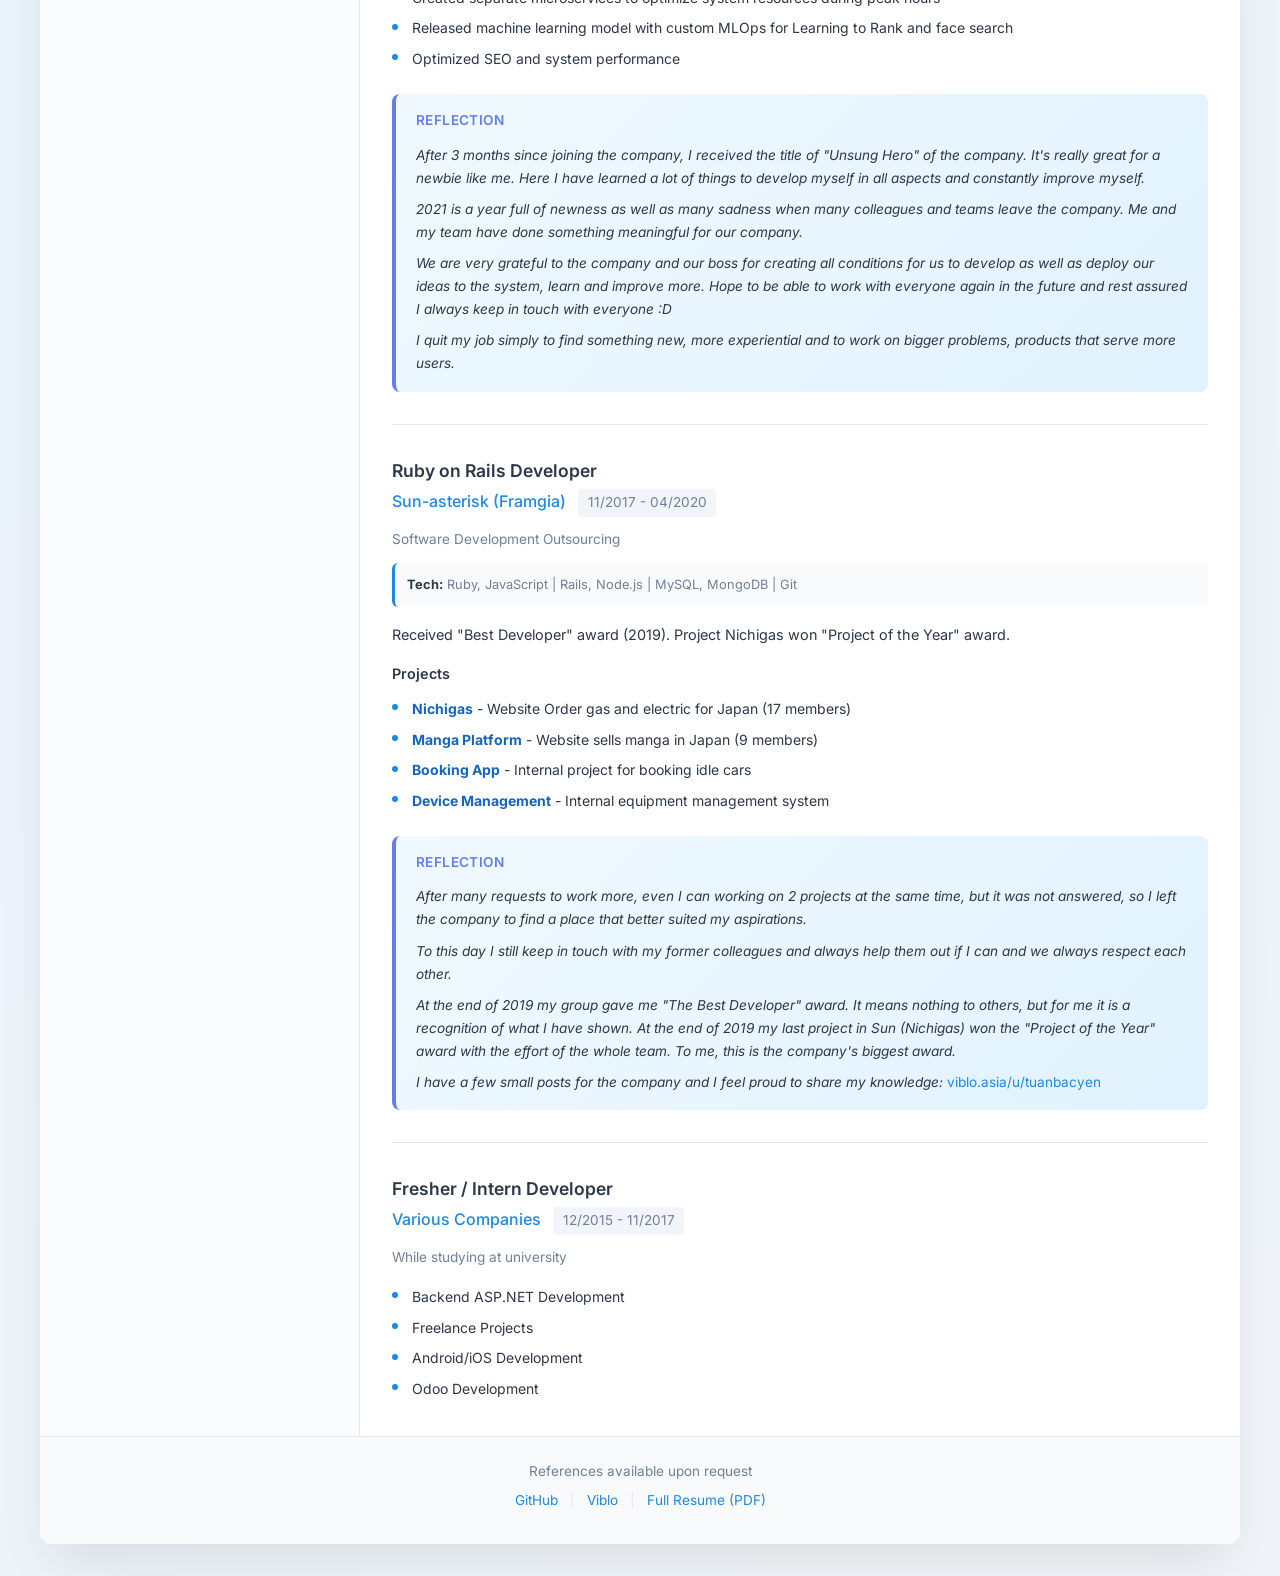
==== commit 3c2e97f8: "Add At a Glance stats and more links to sidebar - Add LinkedIn, Viblo, and PDF download to Contact s" ====
--- a/index.html
+++ b/index.html
@@ -55,10 +55,41 @@
                             <a href="https://github.com/tuanbacyen" target="_blank">github.com/tuanbacyen</a>
                         </li>
                         <li>
+                            <span class="icon">&#128188;</span>
+                            <a href="https://www.linkedin.com/in/phamanhtuan0/" target="_blank">linkedin.com/in/phamanhtuan0</a>
+                        </li>
+                        <li>
+                            <span class="icon">&#9999;</span>
+                            <a href="https://viblo.asia/u/tuanbacyen" target="_blank">viblo.asia/tuanbacyen</a>
+                        </li>
+                        <li>
+                            <span class="icon">&#128196;</span>
+                            <a href="Pham-Anh-Tuan.pdf" target="_blank">Download Resume (PDF)</a>
+                        </li>
+                        <li>
                             <span class="icon">&#127968;</span>
                             <span>Hanoi, Vietnam</span>
                         </li>
                     </ul>
+                </section>
+
+                <!-- At a Glance -->
+                <section class="section">
+                    <h2>At a Glance</h2>
+                    <div class="stats-grid">
+                        <div class="stat-card">
+                            <span class="stat-number">10+</span>
+                            <span class="stat-label">Years Professional</span>
+                        </div>
+                        <div class="stat-card">
+                            <span class="stat-number">8+</span>
+                            <span class="stat-label">Years Rails / Backend</span>
+                        </div>
+                    </div>
+                    <div class="availability">
+                        <span class="avail-dot"></span>
+                        <span>Open to opportunities</span>
+                    </div>
                 </section>
 
                 <!-- Skills -->
--- a/style.css
+++ b/style.css
@@ -186,6 +186,55 @@
     flex-shrink: 0;
 }
 
+/* Stats Grid */
+.stats-grid {
+    display: grid;
+    grid-template-columns: 1fr 1fr;
+    gap: 0.75rem;
+    margin-bottom: 0.75rem;
+}
+
+.stat-card {
+    background: var(--primary-light);
+    border-radius: 8px;
+    padding: 0.75rem 0.5rem;
+    text-align: center;
+}
+
+.stat-number {
+    display: block;
+    font-size: 1.75rem;
+    font-weight: 700;
+    color: var(--primary);
+    line-height: 1;
+}
+
+.stat-label {
+    display: block;
+    font-size: 0.7rem;
+    color: var(--text-light);
+    margin-top: 0.3rem;
+    line-height: 1.3;
+}
+
+.availability {
+    display: flex;
+    align-items: center;
+    gap: 0.5rem;
+    font-size: 0.85rem;
+    color: var(--text);
+    margin-top: 0.25rem;
+}
+
+.avail-dot {
+    width: 8px;
+    height: 8px;
+    background: #22c55e;
+    border-radius: 50%;
+    flex-shrink: 0;
+    box-shadow: 0 0 0 2px rgba(34, 197, 94, 0.2);
+}
+
 /* Skill Groups */
 .skill-group {
     margin-bottom: 1.25rem;
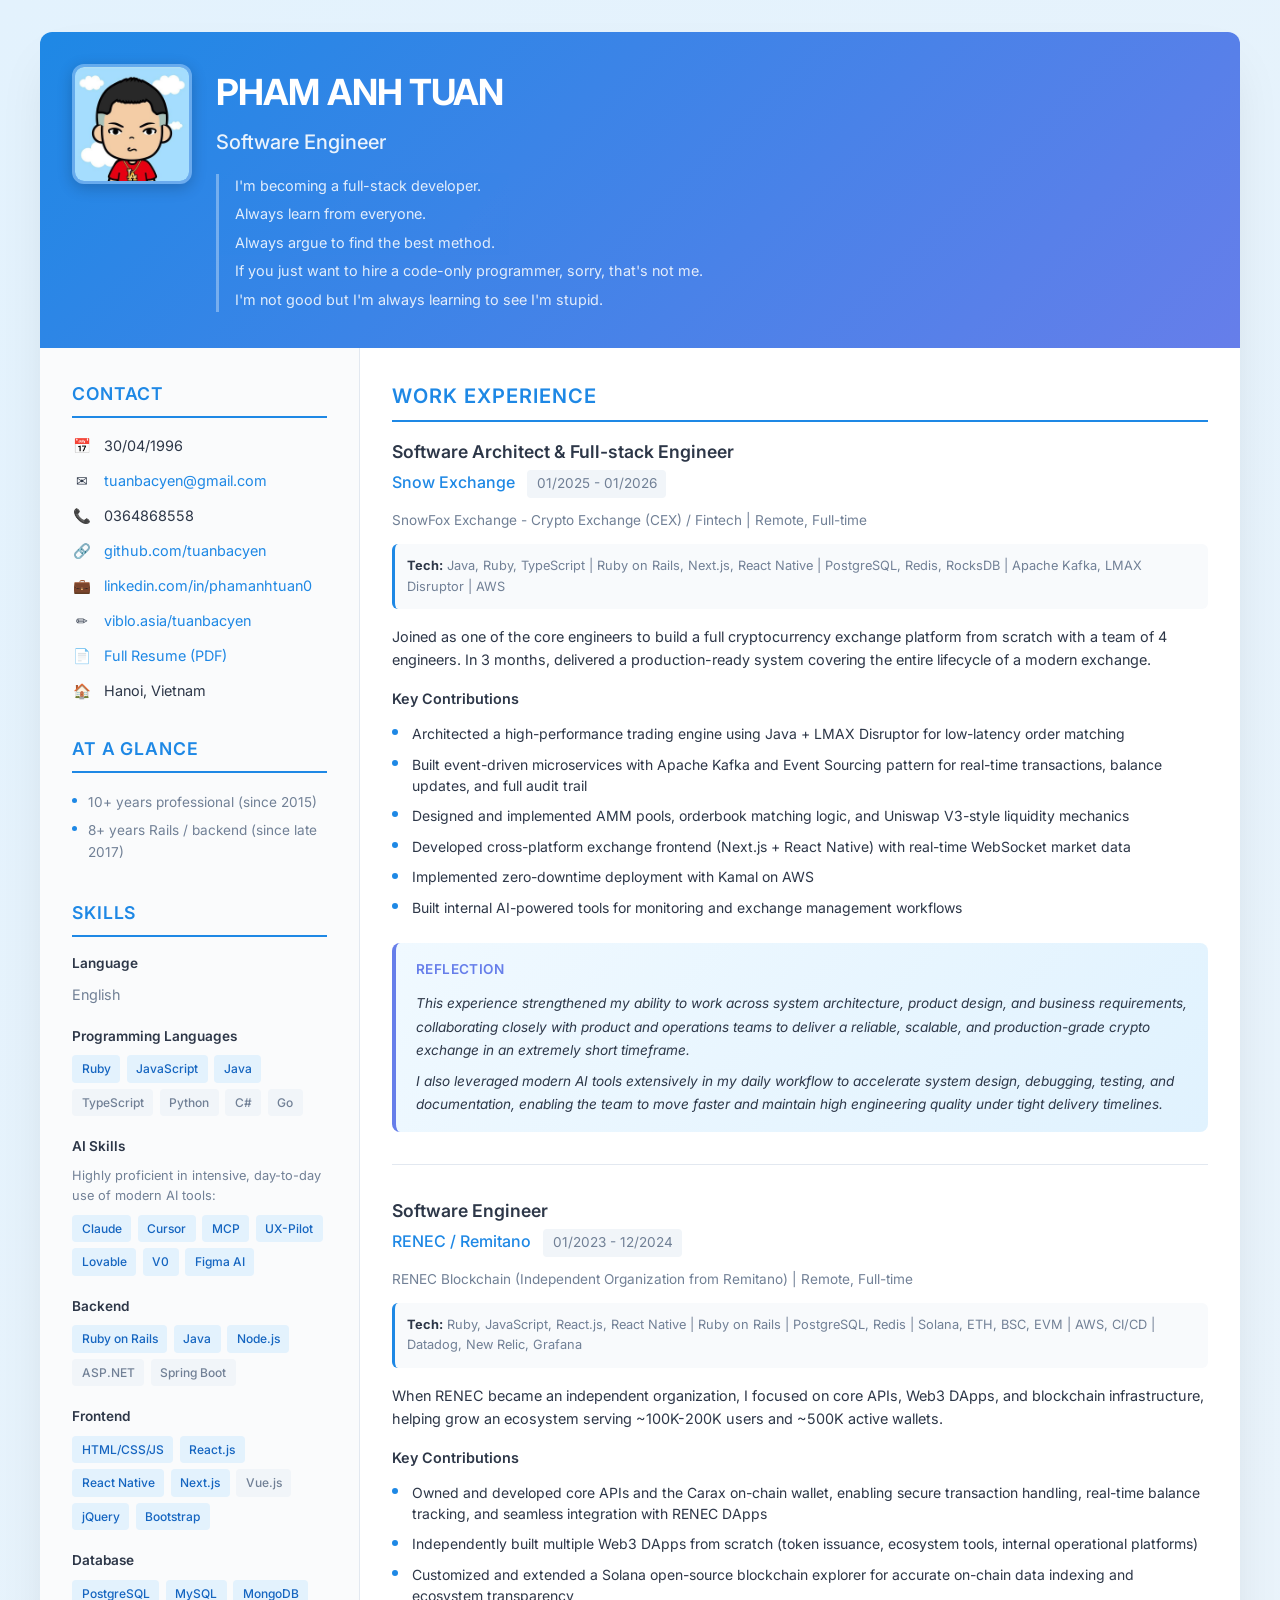
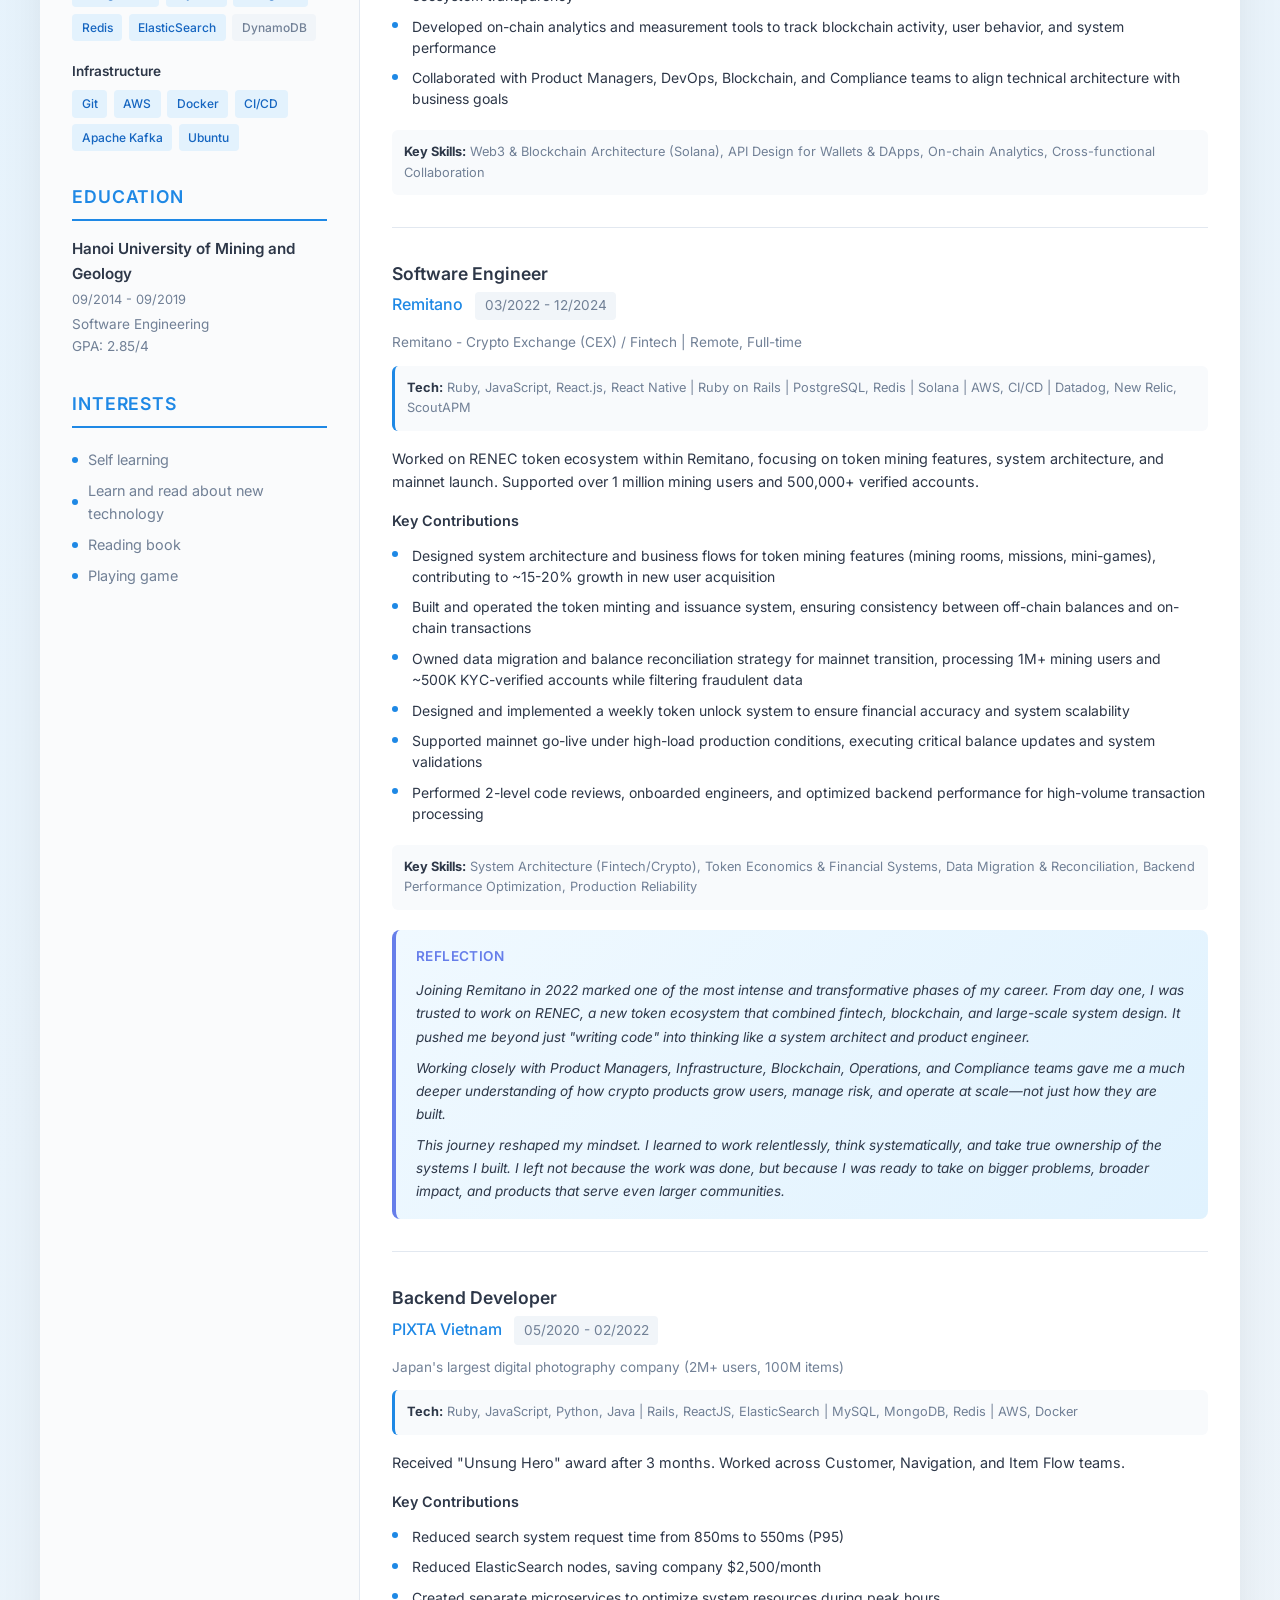
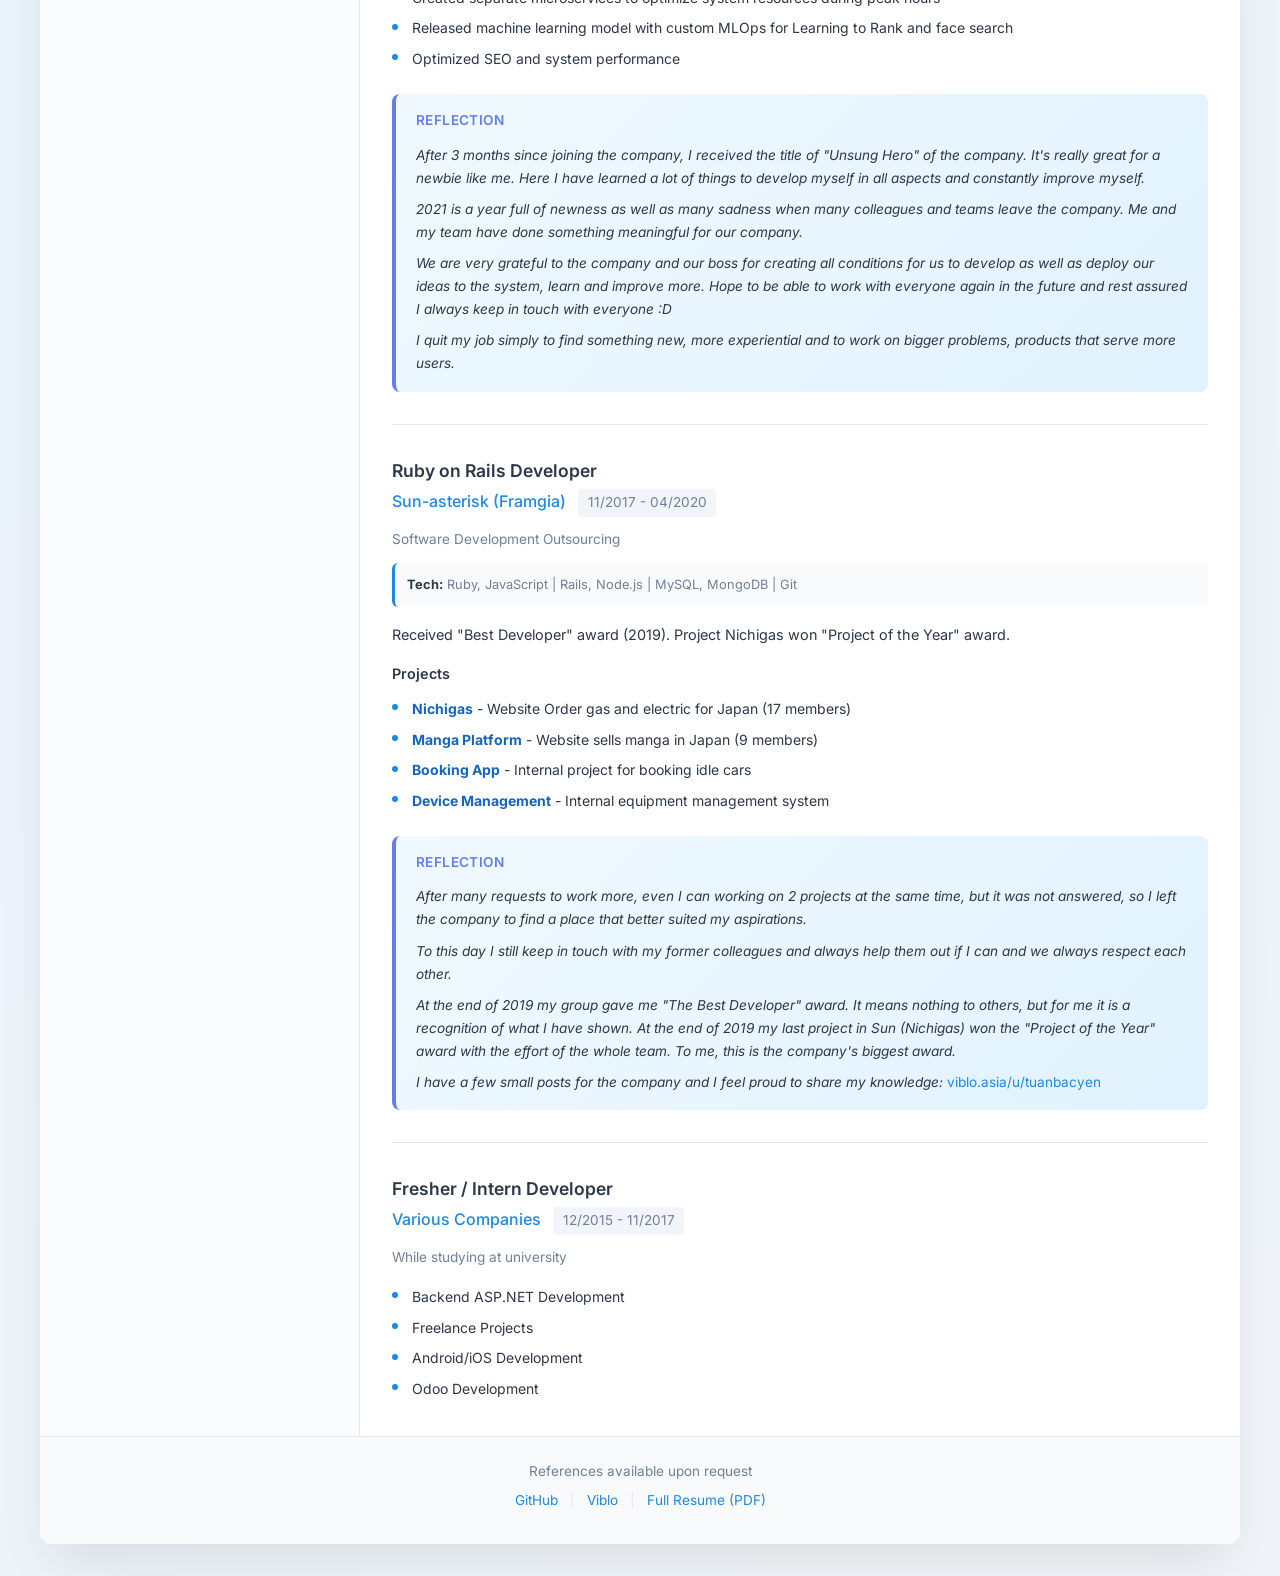
==== commit 8924de3d: "Refine sidebar and programming languages classification - Replace stat cards with a simple humble te" ====
--- a/index.html
+++ b/index.html
@@ -64,7 +64,7 @@
                         </li>
                         <li>
                             <span class="icon">&#128196;</span>
-                            <a href="Pham-Anh-Tuan.pdf" target="_blank">Download Resume (PDF)</a>
+                            <a href="Pham-Anh-Tuan.pdf" target="_blank">Full Resume (PDF)</a>
                         </li>
                         <li>
                             <span class="icon">&#127968;</span>
@@ -76,20 +76,10 @@
                 <!-- At a Glance -->
                 <section class="section">
                     <h2>At a Glance</h2>
-                    <div class="stats-grid">
-                        <div class="stat-card">
-                            <span class="stat-number">10+</span>
-                            <span class="stat-label">Years Professional</span>
-                        </div>
-                        <div class="stat-card">
-                            <span class="stat-number">8+</span>
-                            <span class="stat-label">Years Rails / Backend</span>
-                        </div>
-                    </div>
-                    <div class="availability">
-                        <span class="avail-dot"></span>
-                        <span>Open to opportunities</span>
-                    </div>
+                    <ul class="glance-list">
+                        <li>10+ years professional (since 2015)</li>
+                        <li>8+ years Rails / backend (since late 2017)</li>
+                    </ul>
                 </section>
 
                 <!-- Skills -->
@@ -106,10 +96,10 @@
                         <div class="tags">
                             <span class="tag">Ruby</span>
                             <span class="tag">JavaScript</span>
-                            <span class="tag">TypeScript</span>
-                            <span class="tag">C#/Java</span>
-                            <span class="tag secondary">C/C++</span>
+                            <span class="tag">Java</span>
+                            <span class="tag secondary">TypeScript</span>
                             <span class="tag secondary">Python</span>
+                            <span class="tag secondary">C#</span>
                             <span class="tag secondary">Go</span>
                         </div>
                     </div>
--- a/style.css
+++ b/style.css
@@ -186,53 +186,28 @@
     flex-shrink: 0;
 }
 
-/* Stats Grid */
-.stats-grid {
-    display: grid;
-    grid-template-columns: 1fr 1fr;
-    gap: 0.75rem;
-    margin-bottom: 0.75rem;
-}
-
-.stat-card {
-    background: var(--primary-light);
-    border-radius: 8px;
-    padding: 0.75rem 0.5rem;
-    text-align: center;
-}
-
-.stat-number {
-    display: block;
-    font-size: 1.75rem;
-    font-weight: 700;
-    color: var(--primary);
-    line-height: 1;
-}
-
-.stat-label {
-    display: block;
-    font-size: 0.7rem;
-    color: var(--text-light);
-    margin-top: 0.3rem;
-    line-height: 1.3;
-}
-
-.availability {
-    display: flex;
-    align-items: center;
-    gap: 0.5rem;
-    font-size: 0.85rem;
-    color: var(--text);
-    margin-top: 0.25rem;
-}
-
-.avail-dot {
-    width: 8px;
-    height: 8px;
-    background: #22c55e;
+/* At a Glance */
+.glance-list {
+    list-style: none;
+}
+
+.glance-list li {
+    font-size: 0.85rem;
+    color: var(--text-light);
+    padding: 0.2rem 0;
+    padding-left: 1rem;
+    position: relative;
+}
+
+.glance-list li::before {
+    content: '';
+    position: absolute;
+    left: 0;
+    top: 0.6rem;
+    width: 5px;
+    height: 5px;
+    background: var(--primary);
     border-radius: 50%;
-    flex-shrink: 0;
-    box-shadow: 0 0 0 2px rgba(34, 197, 94, 0.2);
 }
 
 /* Skill Groups */
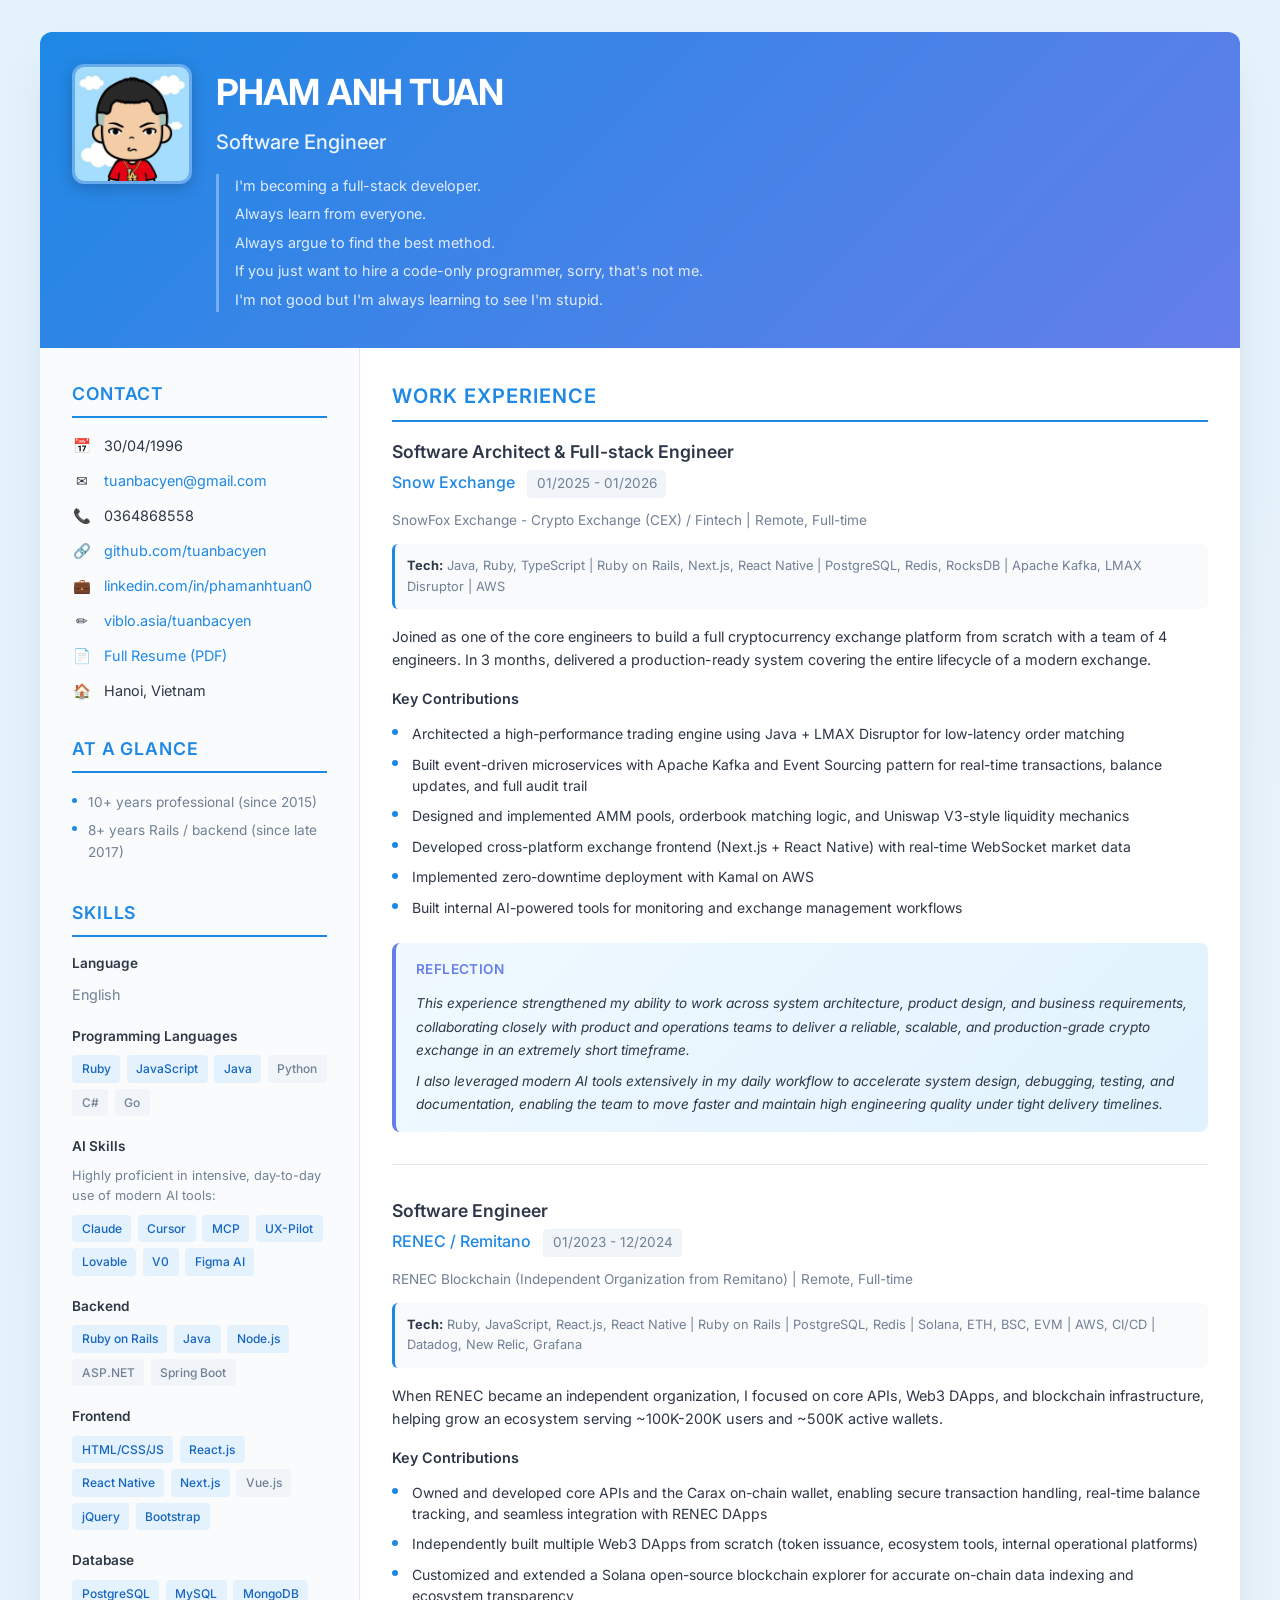
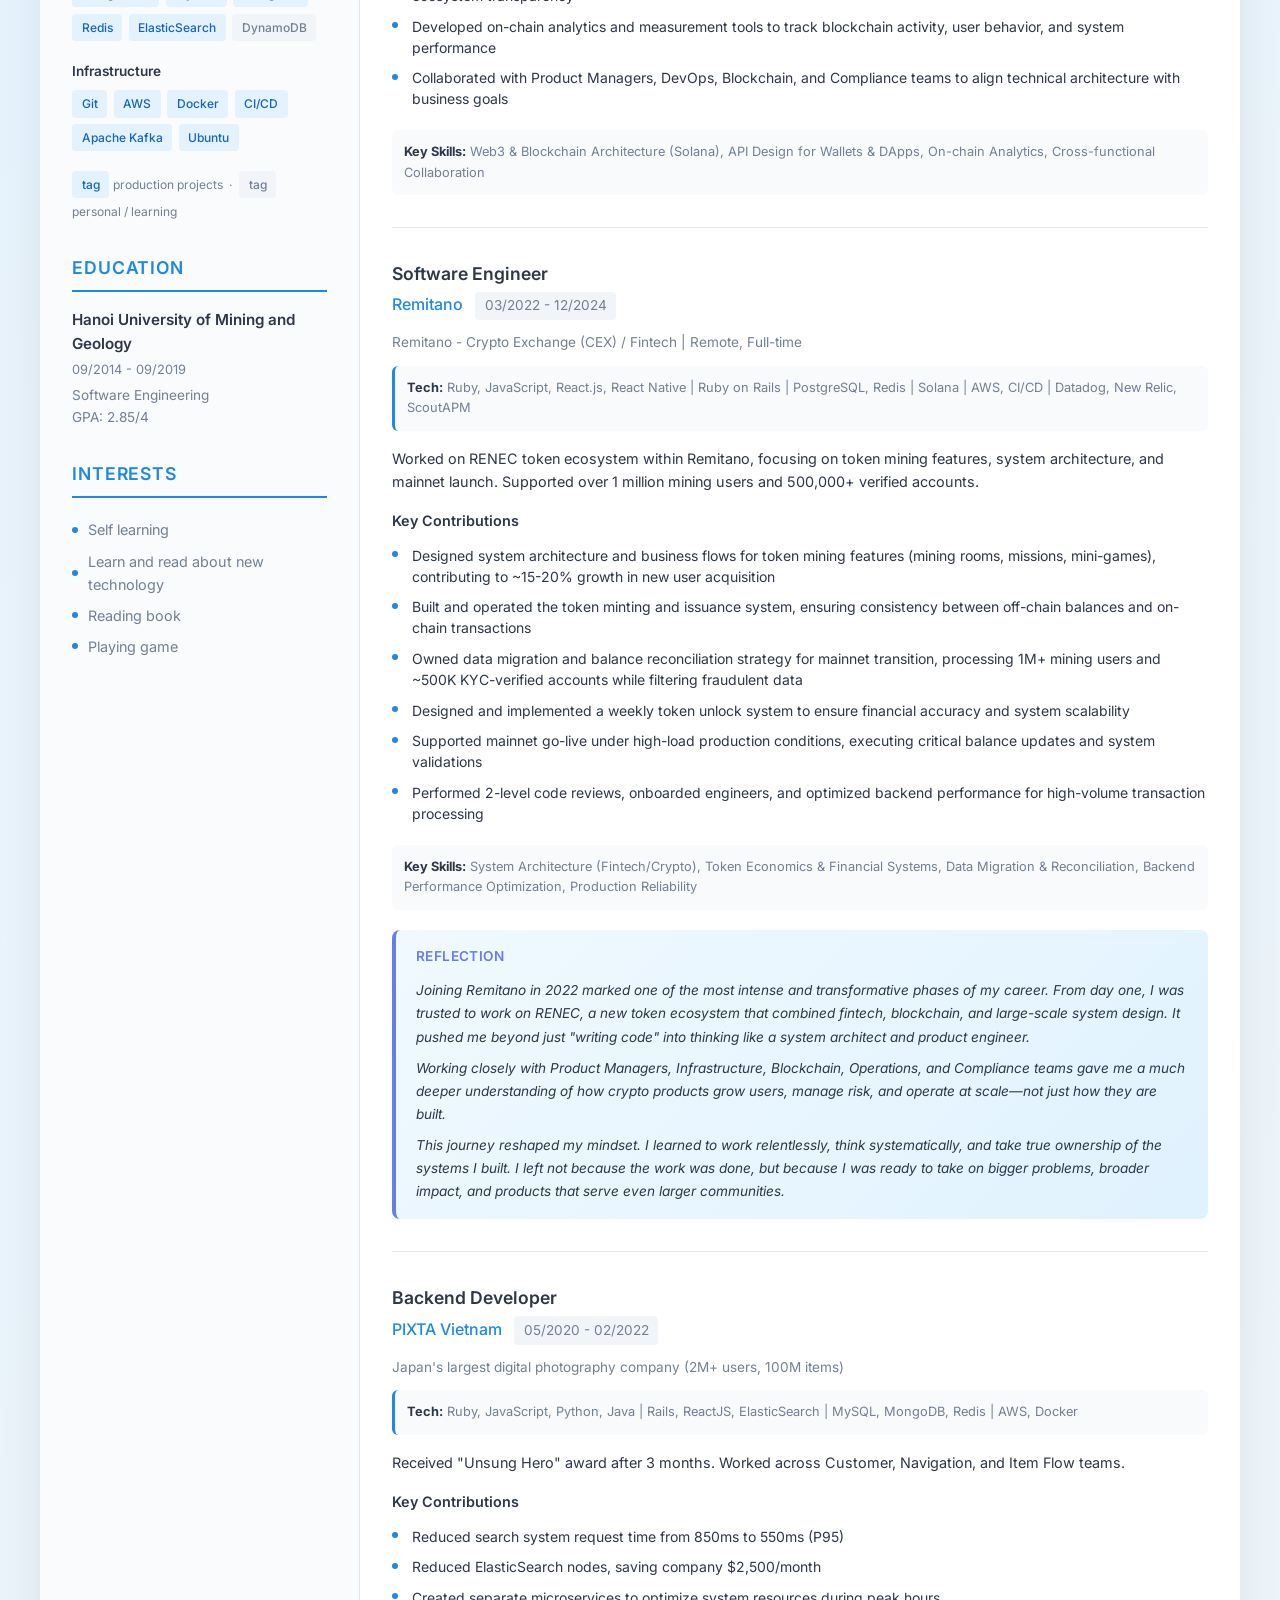
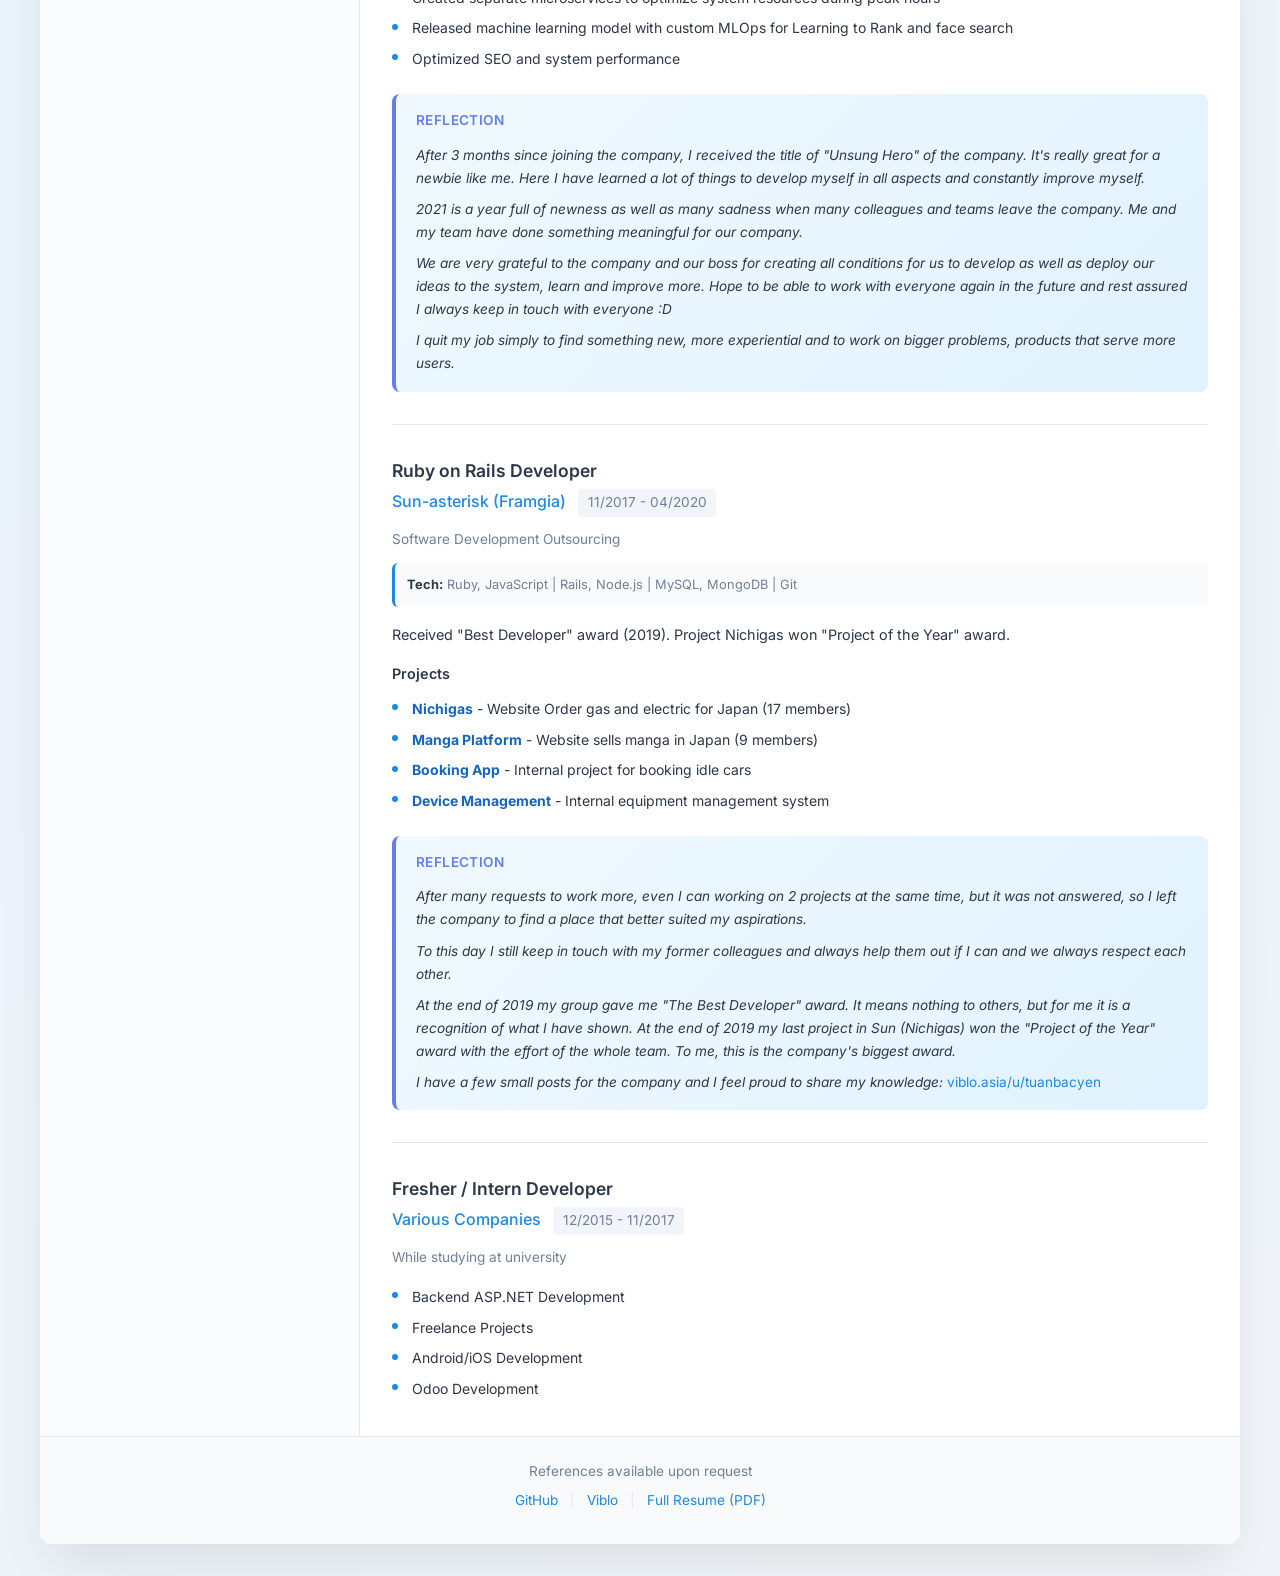
==== commit 076f8ac6: "Remove TypeScript from languages, add tag color legend Co-Authored-By: Claude Sonnet 4.6 <noreply@an" ====
--- a/index.html
+++ b/index.html
@@ -97,7 +97,6 @@
                             <span class="tag">Ruby</span>
                             <span class="tag">JavaScript</span>
                             <span class="tag">Java</span>
-                            <span class="tag secondary">TypeScript</span>
                             <span class="tag secondary">Python</span>
                             <span class="tag secondary">C#</span>
                             <span class="tag secondary">Go</span>
@@ -164,6 +163,11 @@
                             <span class="tag">Apache Kafka</span>
                             <span class="tag">Ubuntu</span>
                         </div>
+                    </div>
+
+                    <div class="tag-legend">
+                        <span class="tag tag-legend-sample">tag</span> production projects &nbsp;·&nbsp;
+                        <span class="tag secondary tag-legend-sample">tag</span> personal / learning
                     </div>
                 </section>
 
--- a/style.css
+++ b/style.css
@@ -258,6 +258,21 @@
     color: var(--text-light);
 }
 
+/* Tag Legend */
+.tag-legend {
+    font-size: 0.75rem;
+    color: var(--text-light);
+    margin-top: 1rem;
+    display: flex;
+    align-items: center;
+    flex-wrap: wrap;
+    gap: 0.25rem;
+}
+
+.tag-legend-sample {
+    pointer-events: none;
+}
+
 /* Education */
 .education-item h3 {
     font-size: 0.95rem;
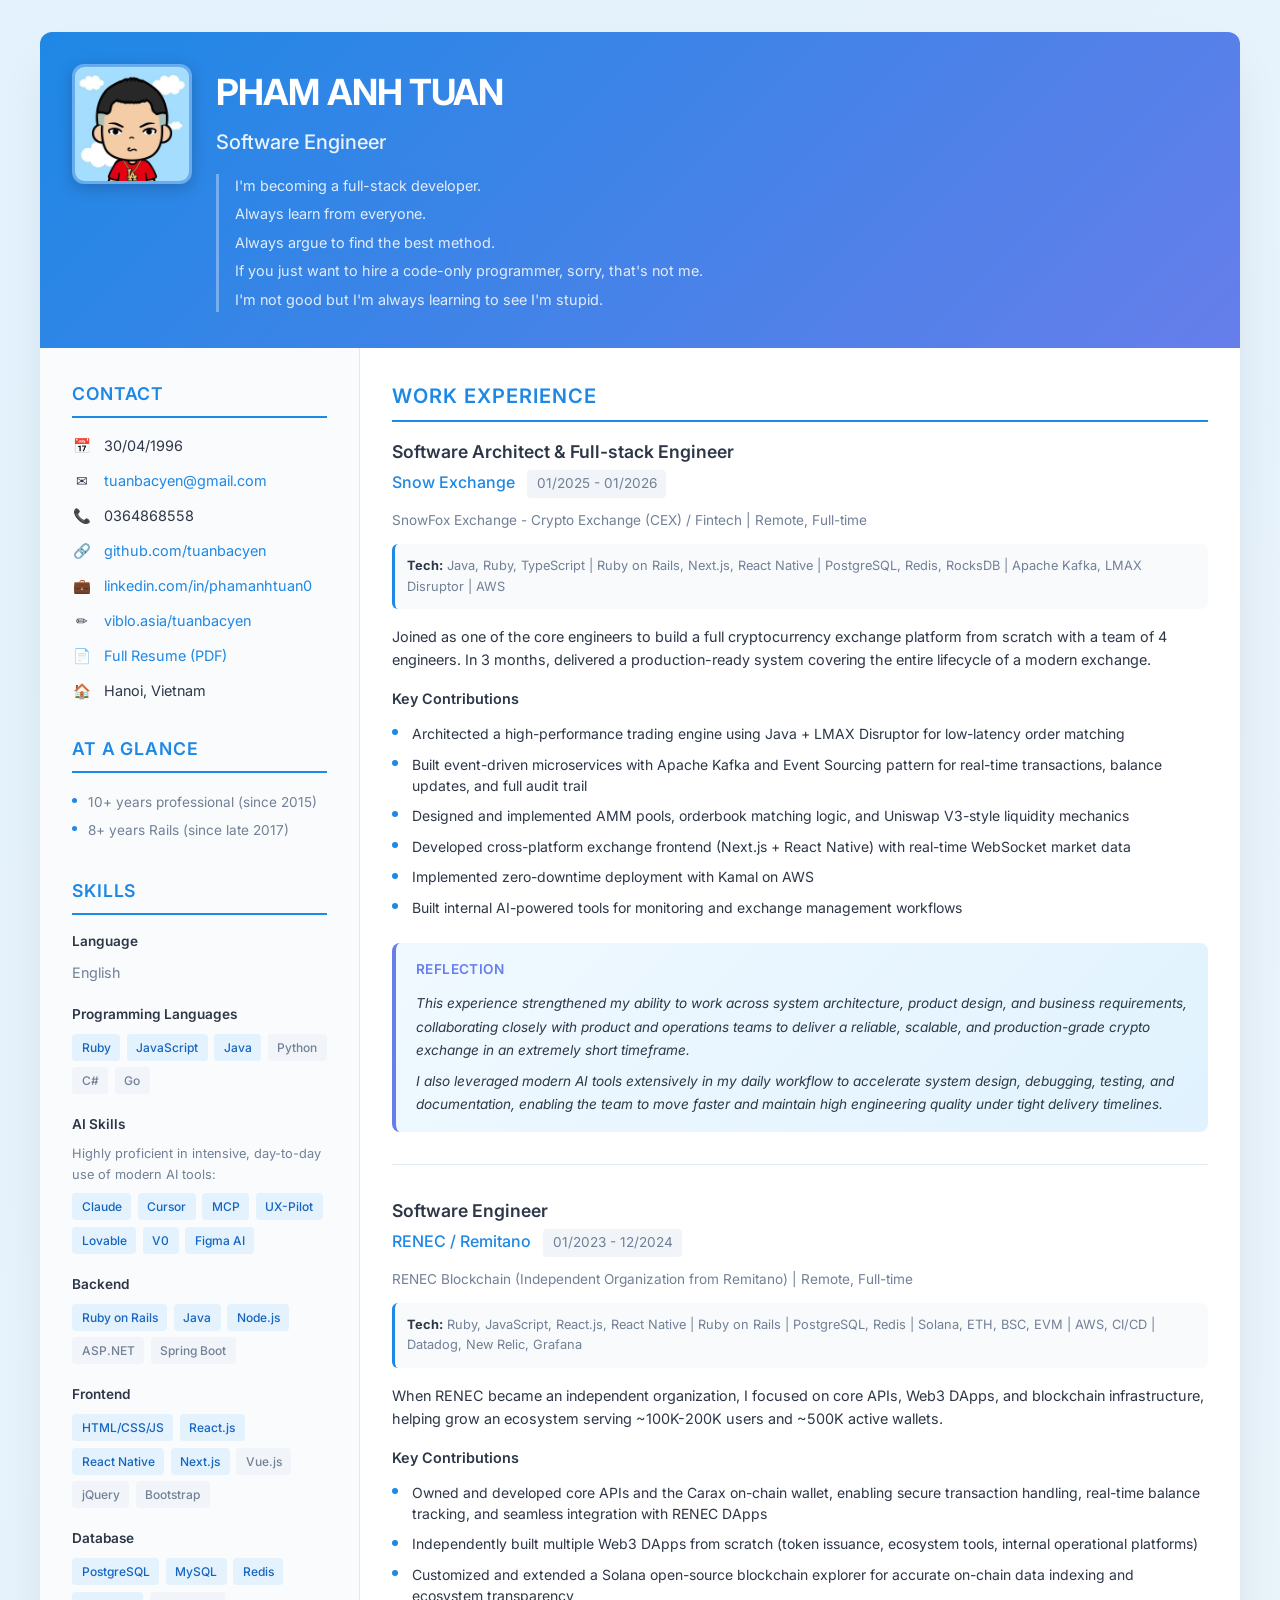
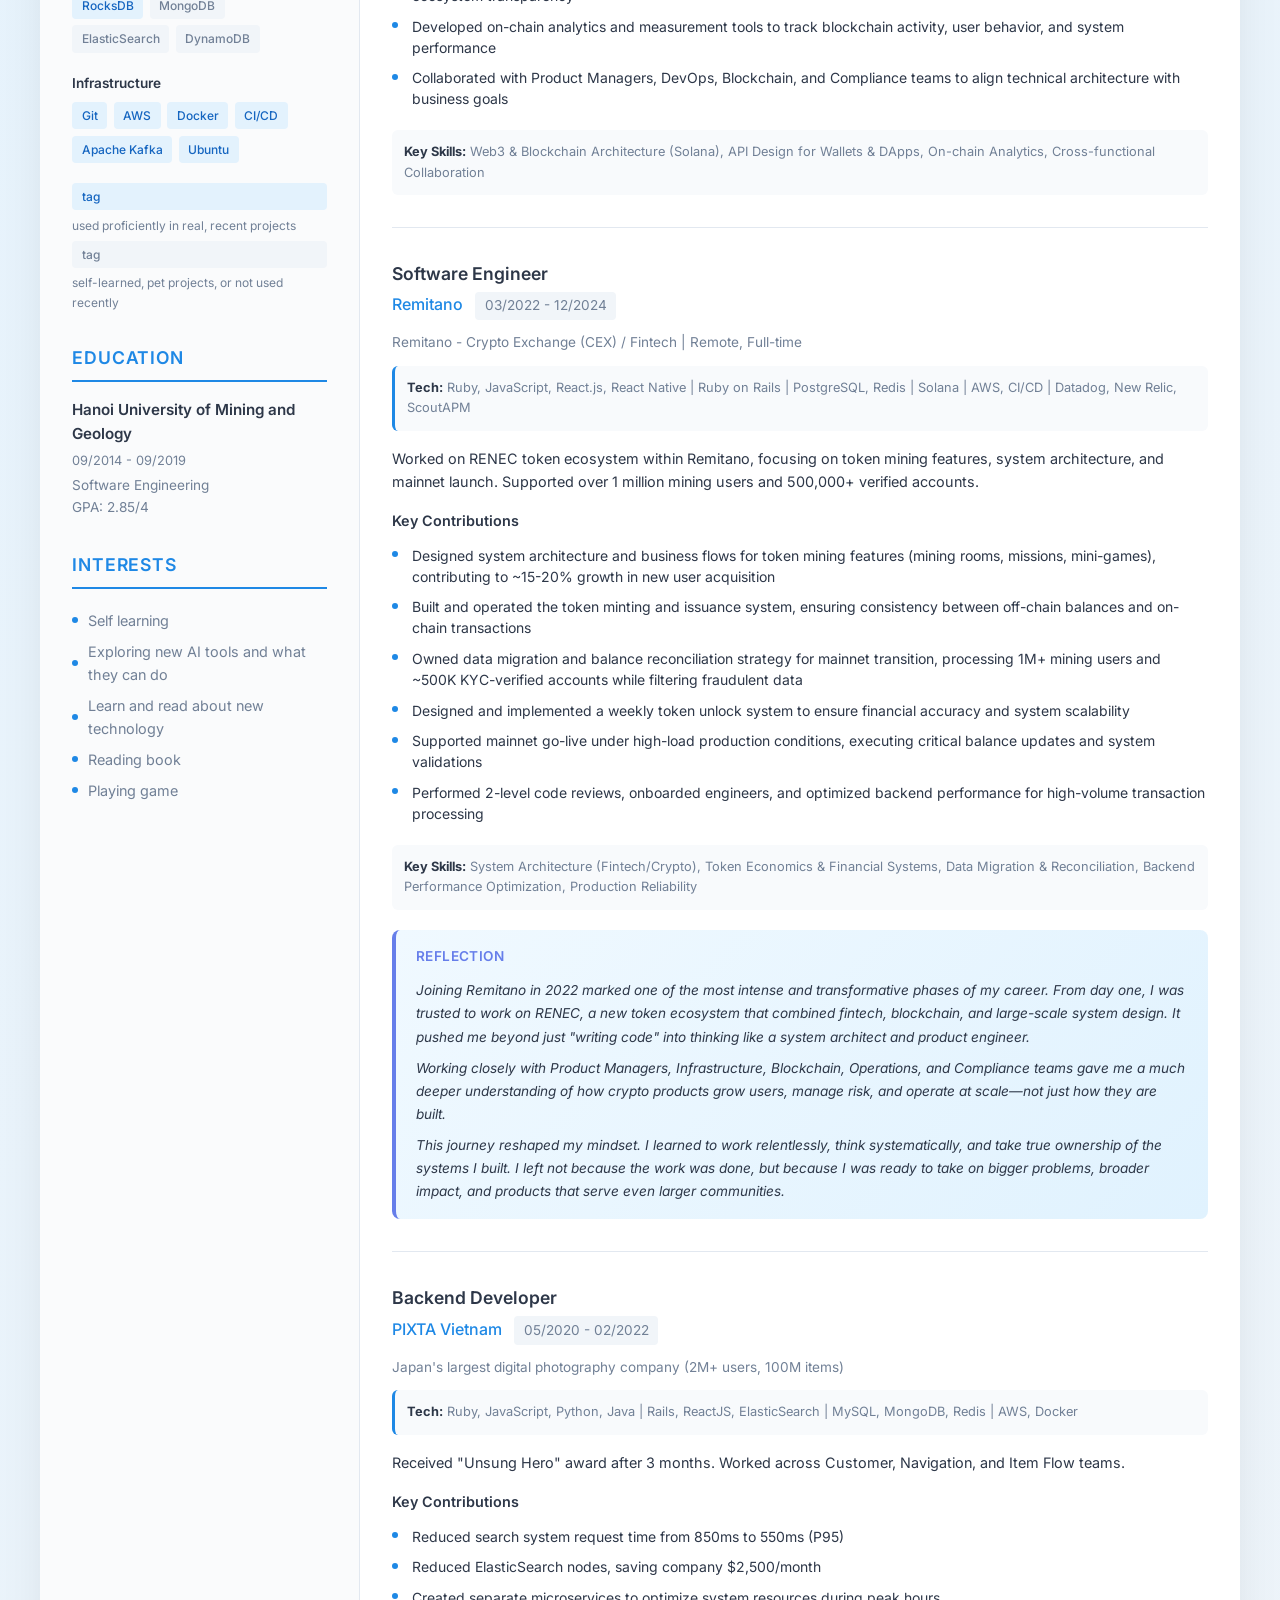
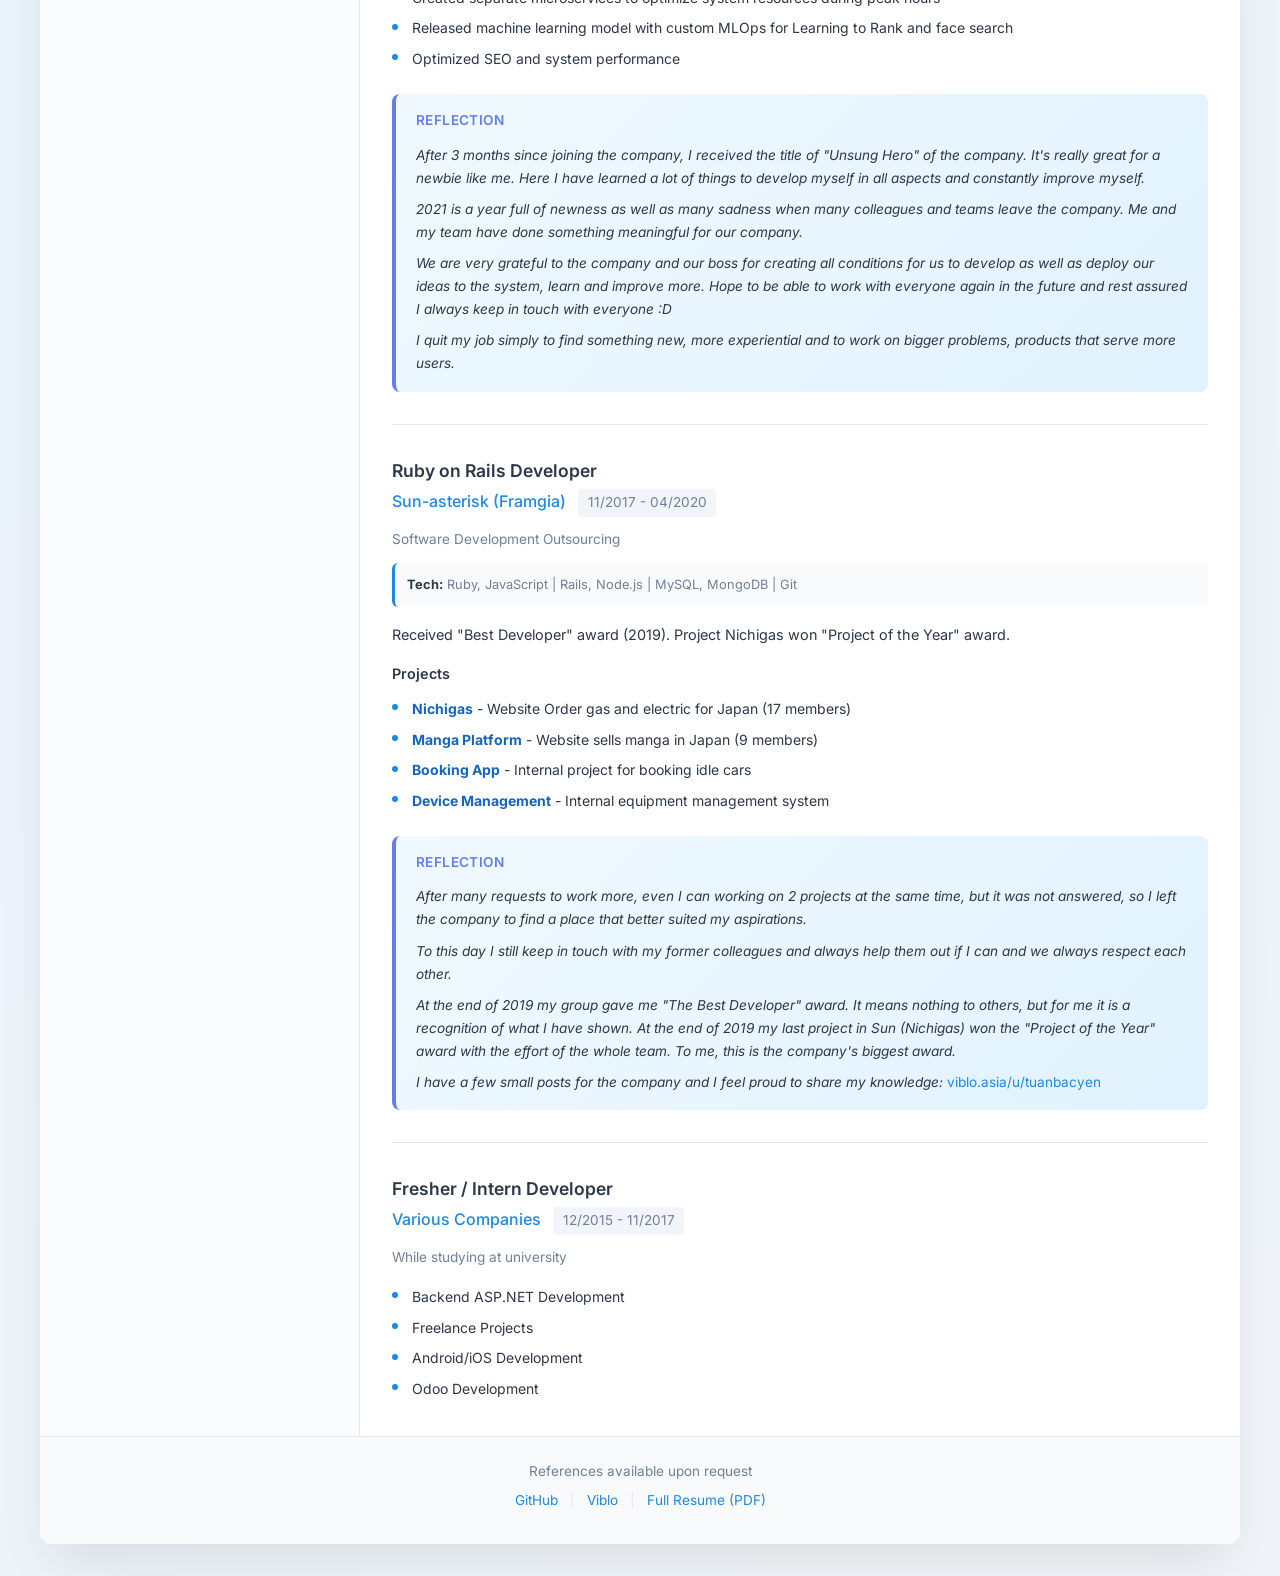
==== commit 629b838b: "Refine skills, legend, stats and interests - Frontend: jQuery, Bootstrap → secondary - Database: Mon" ====
--- a/index.html
+++ b/index.html
@@ -78,7 +78,7 @@
                     <h2>At a Glance</h2>
                     <ul class="glance-list">
                         <li>10+ years professional (since 2015)</li>
-                        <li>8+ years Rails / backend (since late 2017)</li>
+                        <li>8+ years Rails (since late 2017)</li>
                     </ul>
                 </section>
 
@@ -136,8 +136,8 @@
                             <span class="tag">React Native</span>
                             <span class="tag">Next.js</span>
                             <span class="tag secondary">Vue.js</span>
-                            <span class="tag">jQuery</span>
-                            <span class="tag">Bootstrap</span>
+                            <span class="tag secondary">jQuery</span>
+                            <span class="tag secondary">Bootstrap</span>
                         </div>
                     </div>
 
@@ -146,9 +146,10 @@
                         <div class="tags">
                             <span class="tag">PostgreSQL</span>
                             <span class="tag">MySQL</span>
-                            <span class="tag">MongoDB</span>
                             <span class="tag">Redis</span>
-                            <span class="tag">ElasticSearch</span>
+                            <span class="tag">RocksDB</span>
+                            <span class="tag secondary">MongoDB</span>
+                            <span class="tag secondary">ElasticSearch</span>
                             <span class="tag secondary">DynamoDB</span>
                         </div>
                     </div>
@@ -166,8 +167,8 @@
                     </div>
 
                     <div class="tag-legend">
-                        <span class="tag tag-legend-sample">tag</span> production projects &nbsp;·&nbsp;
-                        <span class="tag secondary tag-legend-sample">tag</span> personal / learning
+                        <span class="tag tag-legend-sample">tag</span> used proficiently in real, recent projects
+                        <span class="tag secondary tag-legend-sample">tag</span> self-learned, pet projects, or not used recently
                     </div>
                 </section>
 
@@ -187,6 +188,7 @@
                     <h2>Interests</h2>
                     <ul class="interests-list">
                         <li>Self learning</li>
+                        <li>Exploring new AI tools and what they can do</li>
                         <li>Learn and read about new technology</li>
                         <li>Reading book</li>
                         <li>Playing game</li>
--- a/style.css
+++ b/style.css
@@ -264,9 +264,8 @@
     color: var(--text-light);
     margin-top: 1rem;
     display: flex;
-    align-items: center;
-    flex-wrap: wrap;
-    gap: 0.25rem;
+    flex-direction: column;
+    gap: 0.35rem;
 }
 
 .tag-legend-sample {
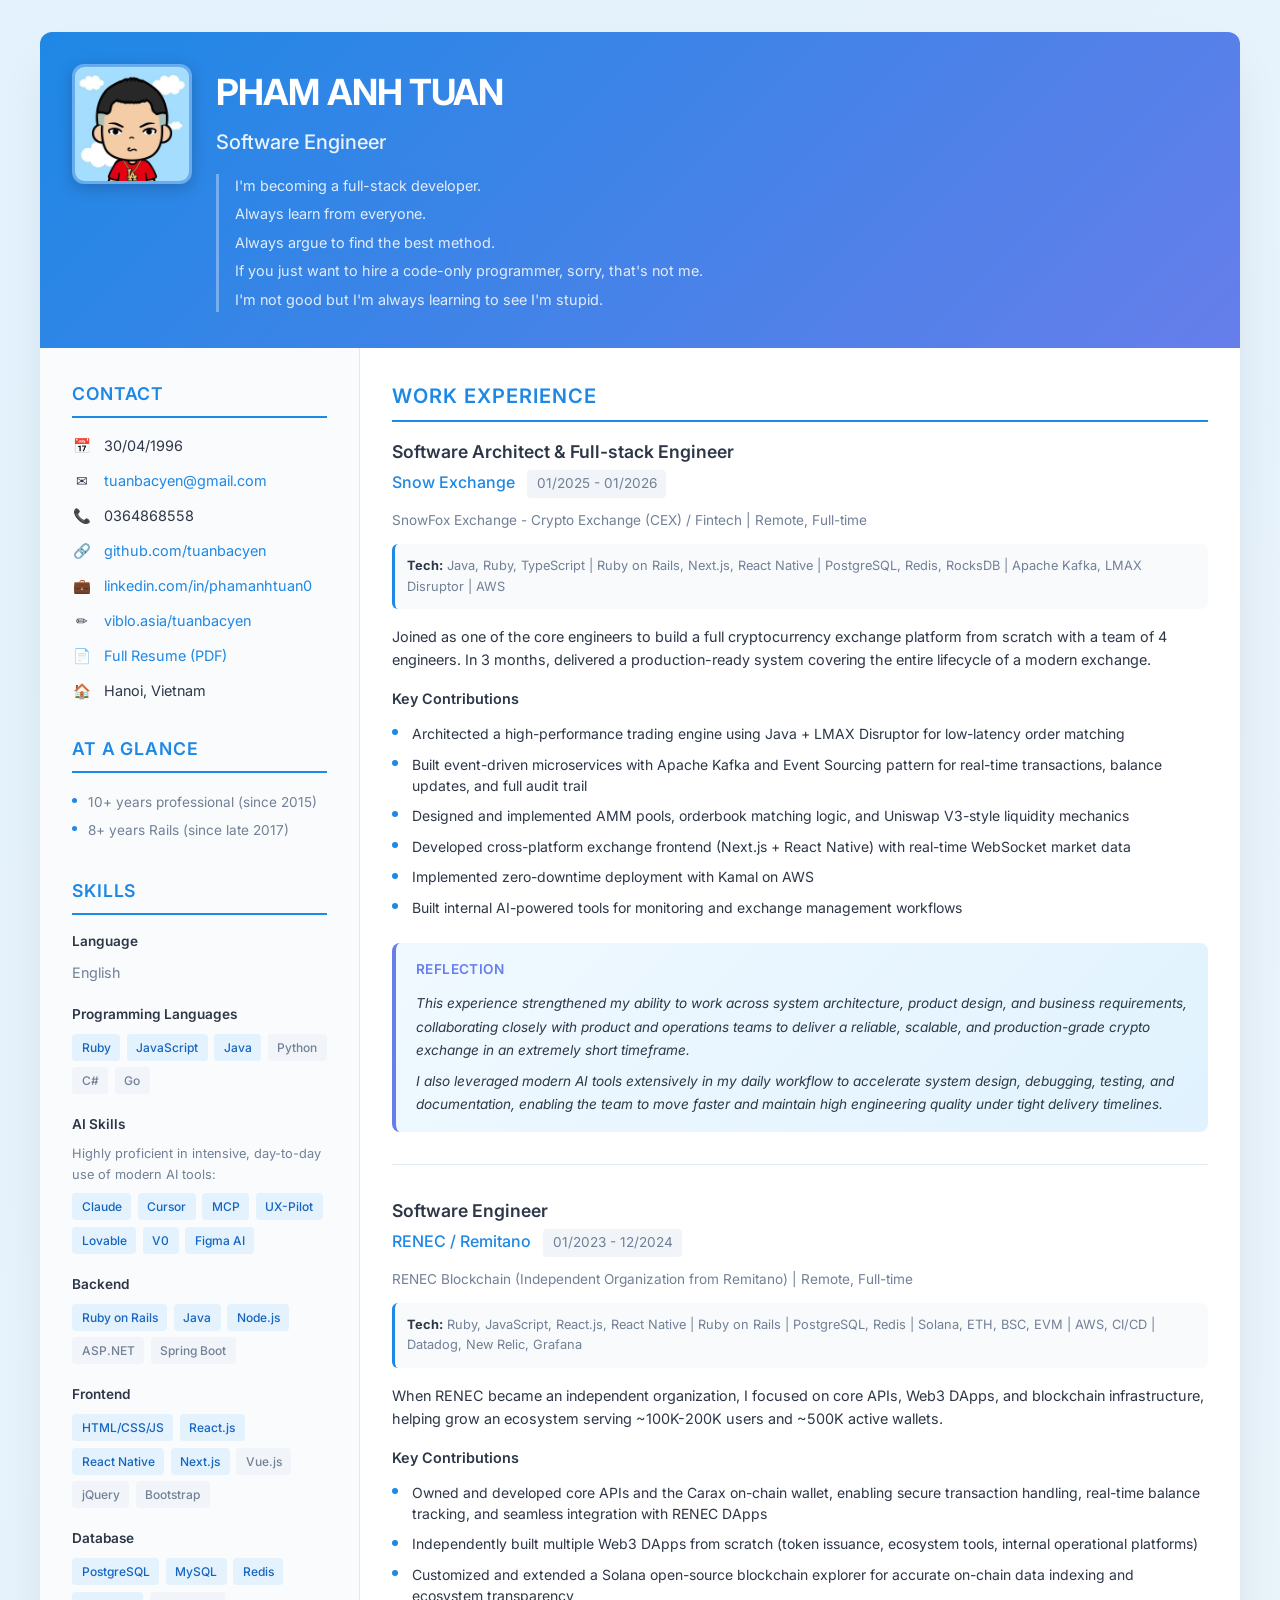
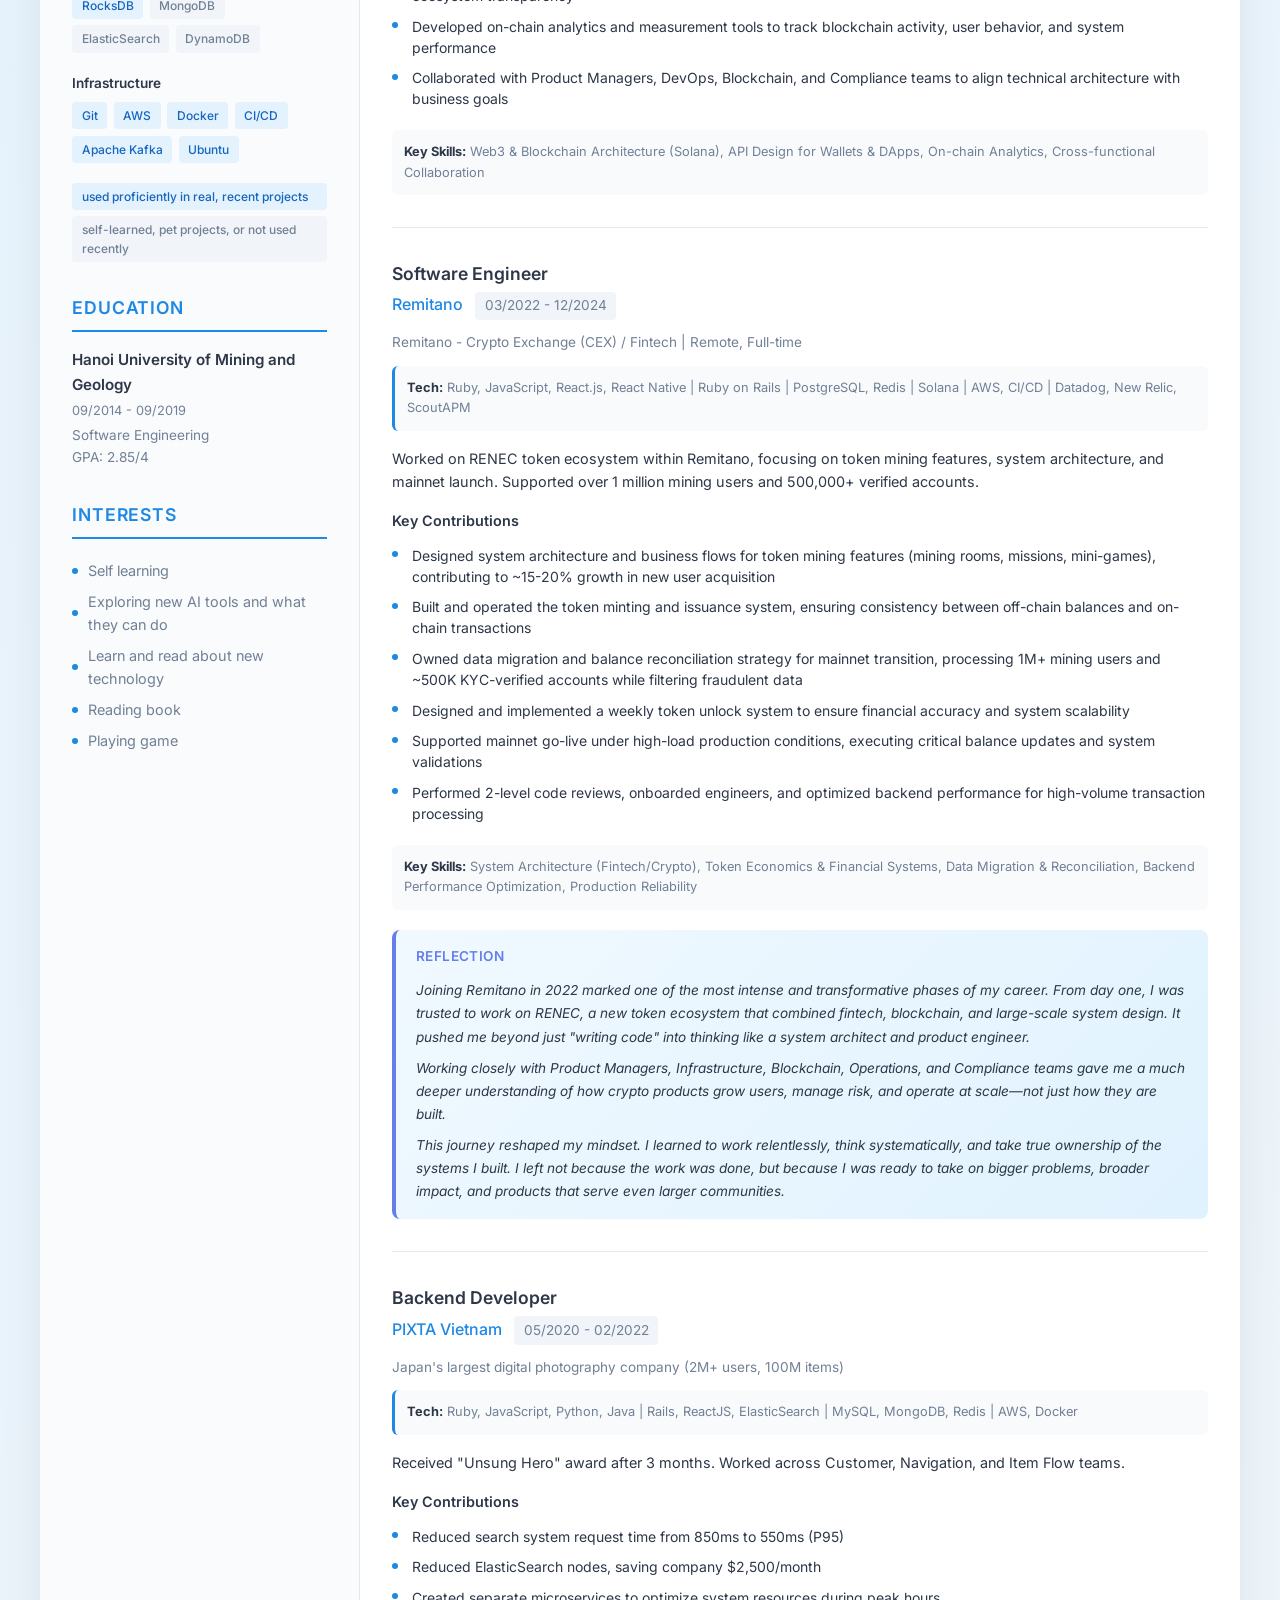
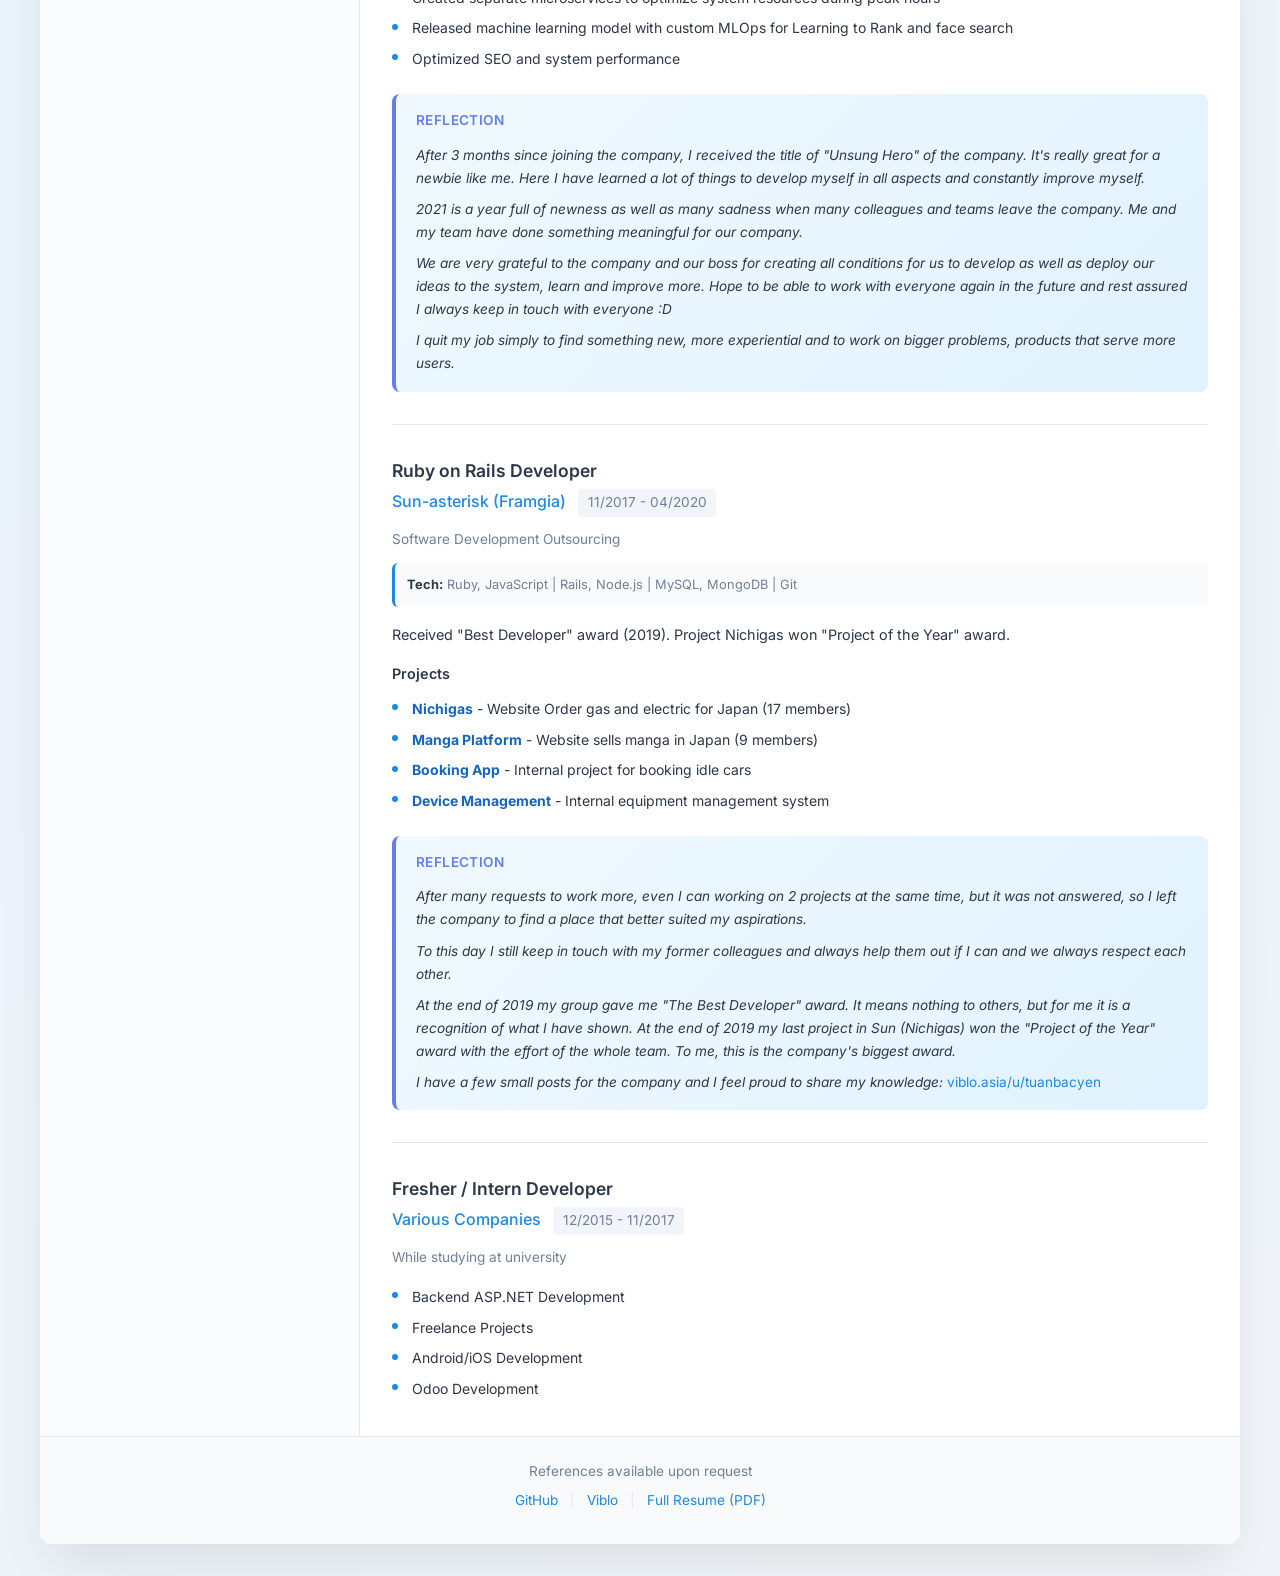
==== commit 1660dbc0: "Move legend description text inside colored tags Co-Authored-By: Claude Sonnet 4.6 <noreply@anthropi" ====
--- a/index.html
+++ b/index.html
@@ -167,8 +167,8 @@
                     </div>
 
                     <div class="tag-legend">
-                        <span class="tag tag-legend-sample">tag</span> used proficiently in real, recent projects
-                        <span class="tag secondary tag-legend-sample">tag</span> self-learned, pet projects, or not used recently
+                        <span class="tag tag-legend-sample">used proficiently in real, recent projects</span>
+                        <span class="tag secondary tag-legend-sample">self-learned, pet projects, or not used recently</span>
                     </div>
                 </section>
 
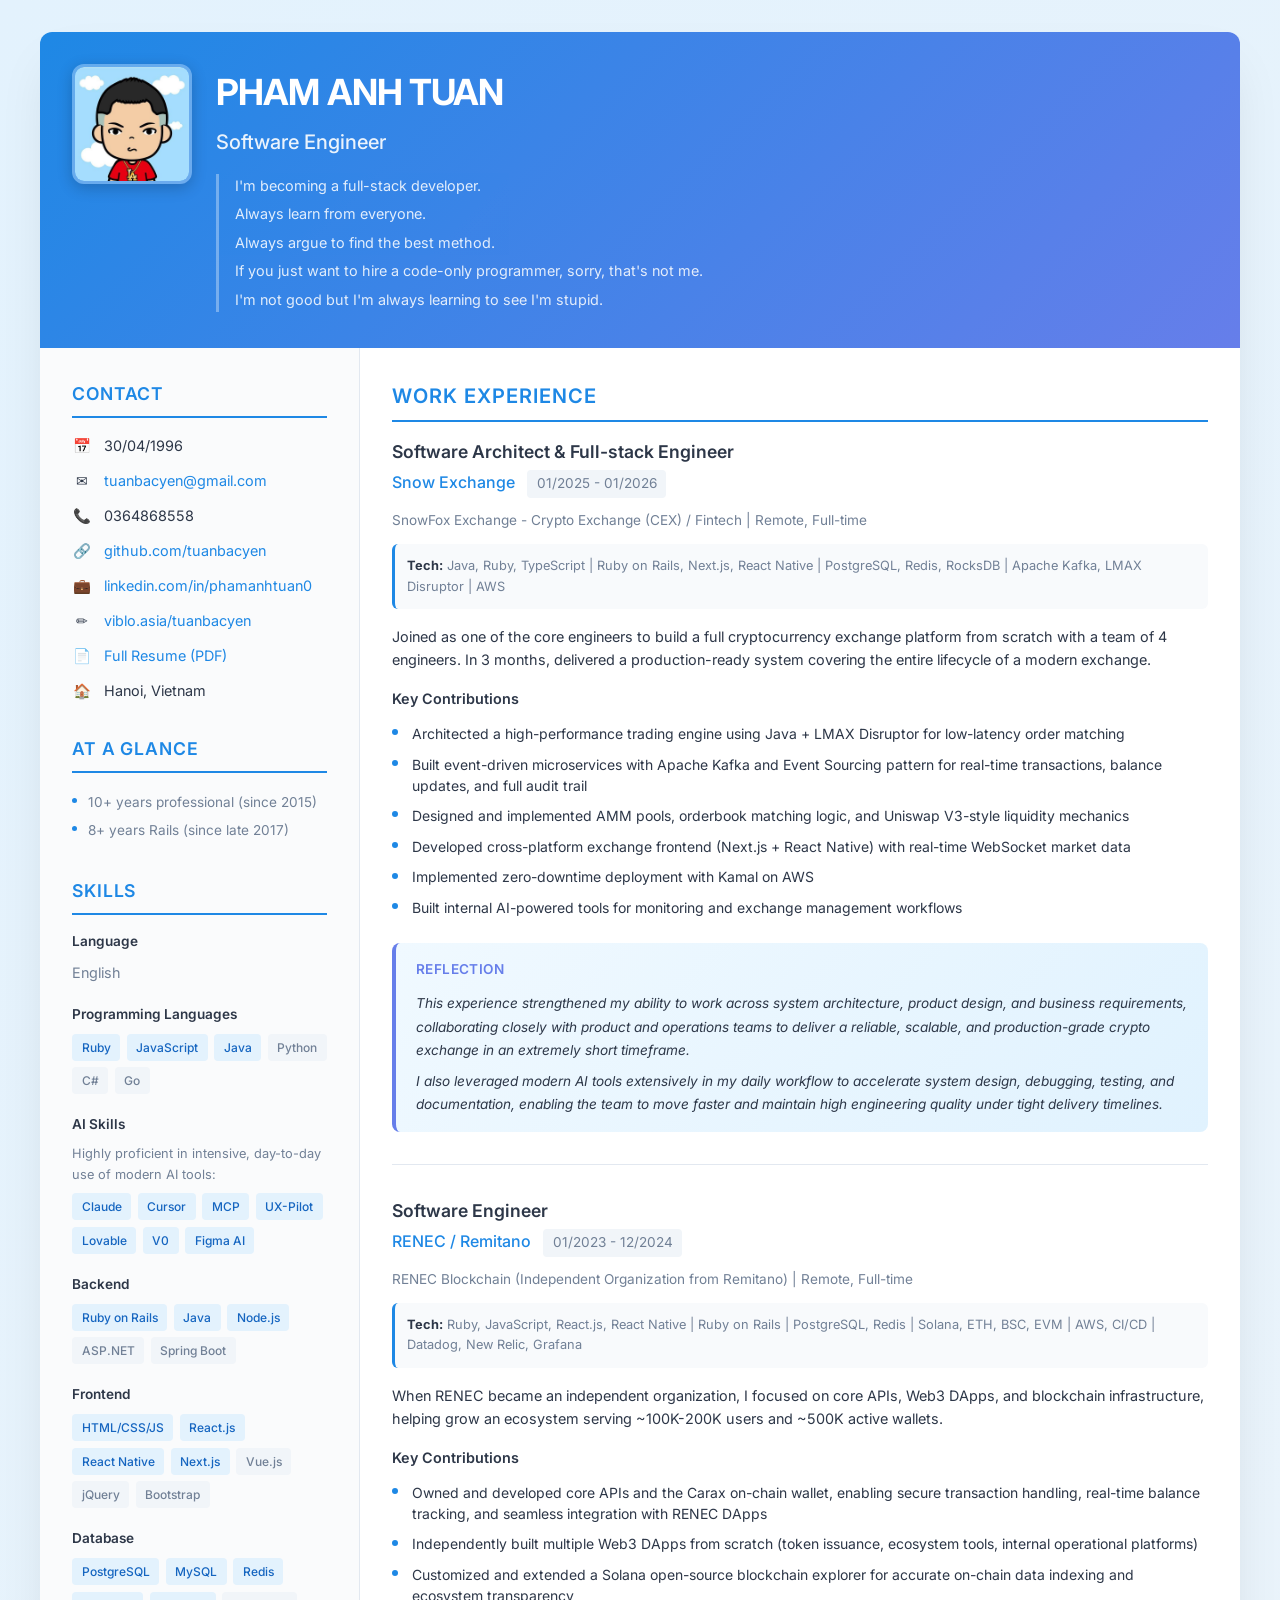
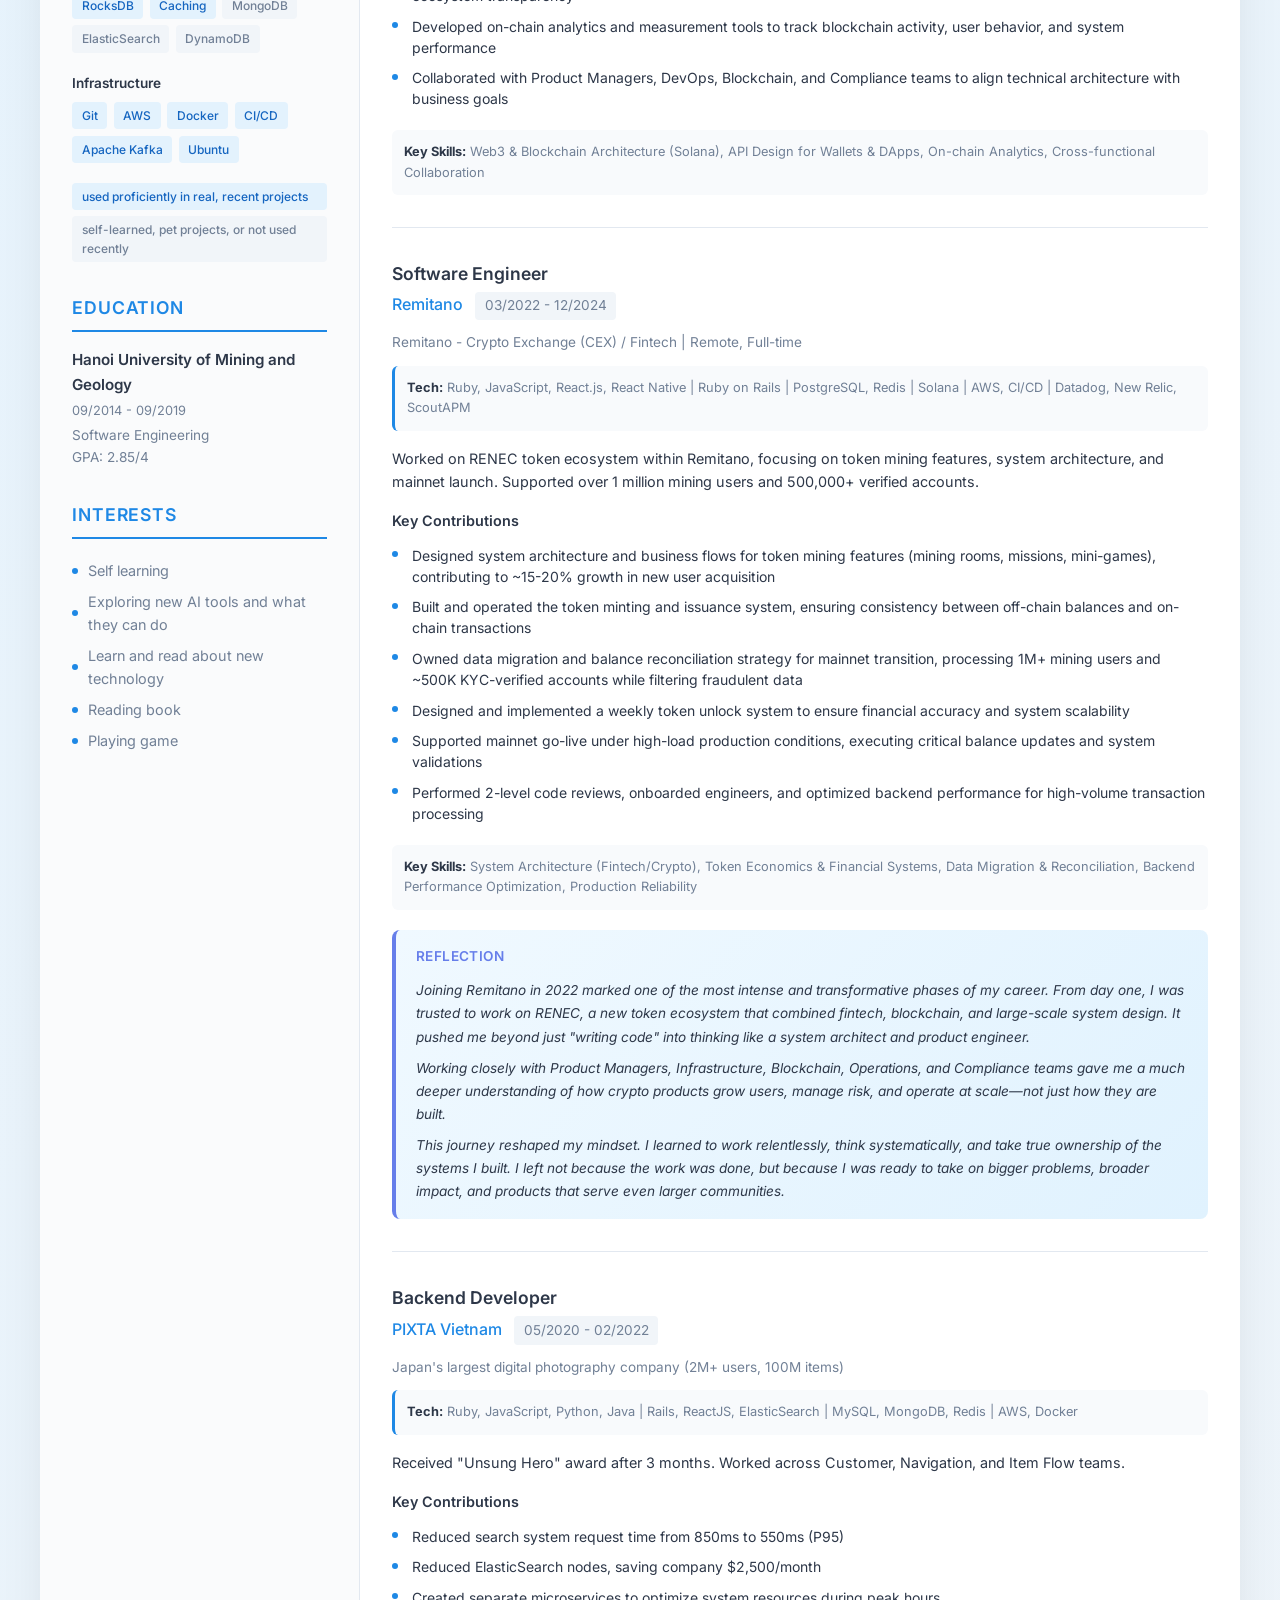
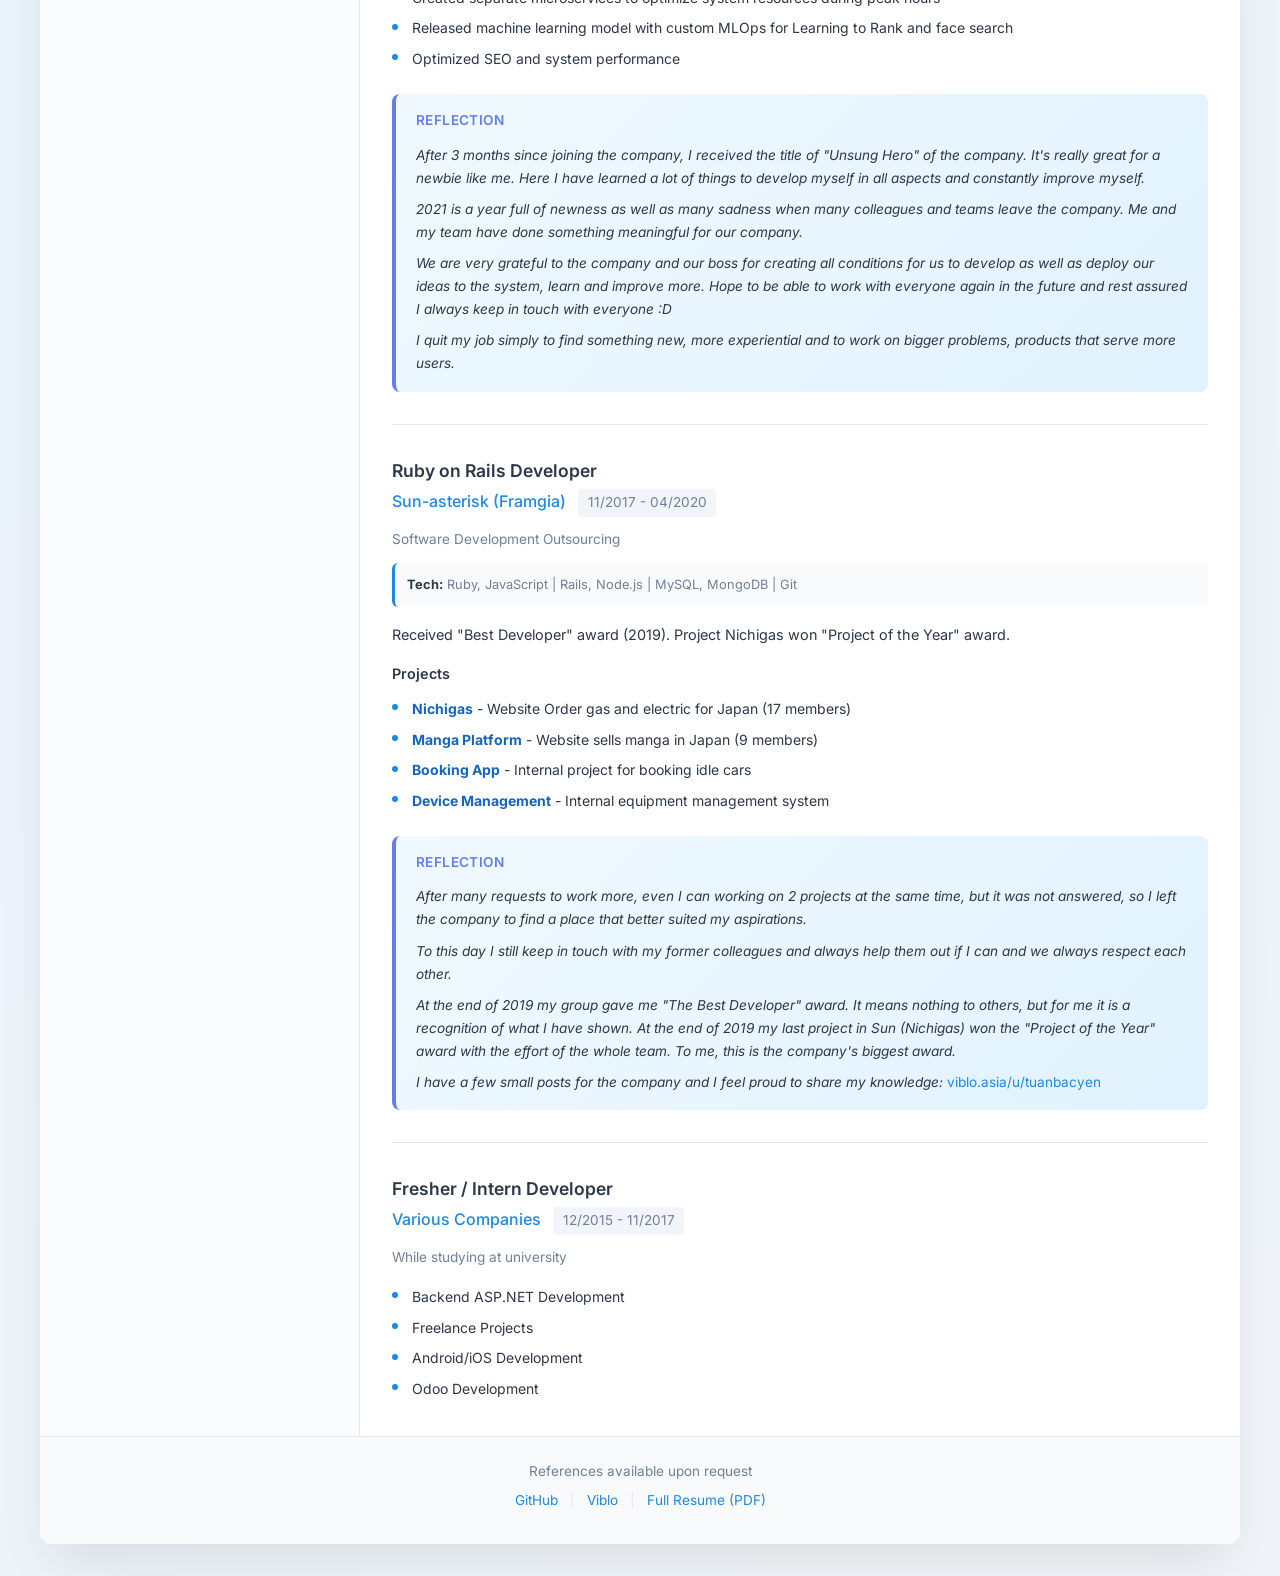
==== commit 7a778d40: "Add Caching tag to Database skills Co-Authored-By: Claude Sonnet 4.6 <noreply@anthropic.com>" ====
--- a/index.html
+++ b/index.html
@@ -148,6 +148,7 @@
                             <span class="tag">MySQL</span>
                             <span class="tag">Redis</span>
                             <span class="tag">RocksDB</span>
+                            <span class="tag">Caching</span>
                             <span class="tag secondary">MongoDB</span>
                             <span class="tag secondary">ElasticSearch</span>
                             <span class="tag secondary">DynamoDB</span>
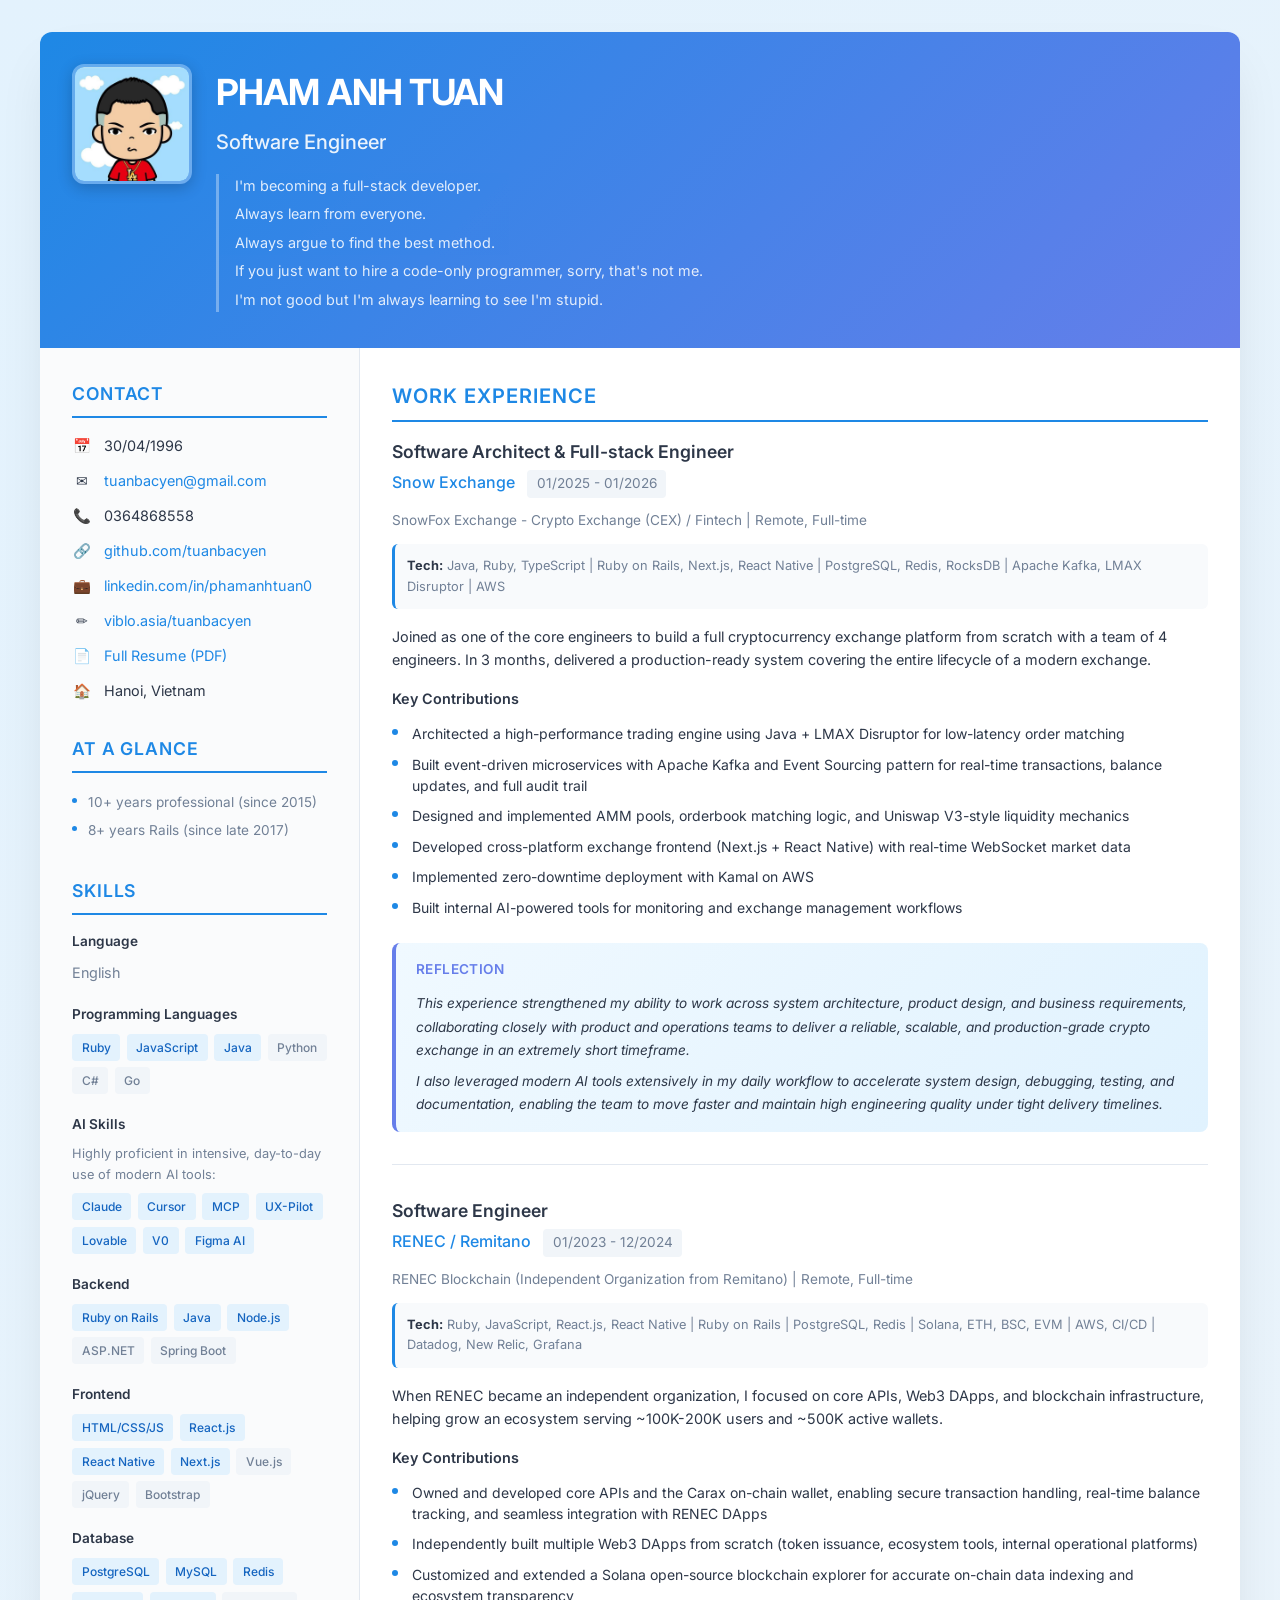
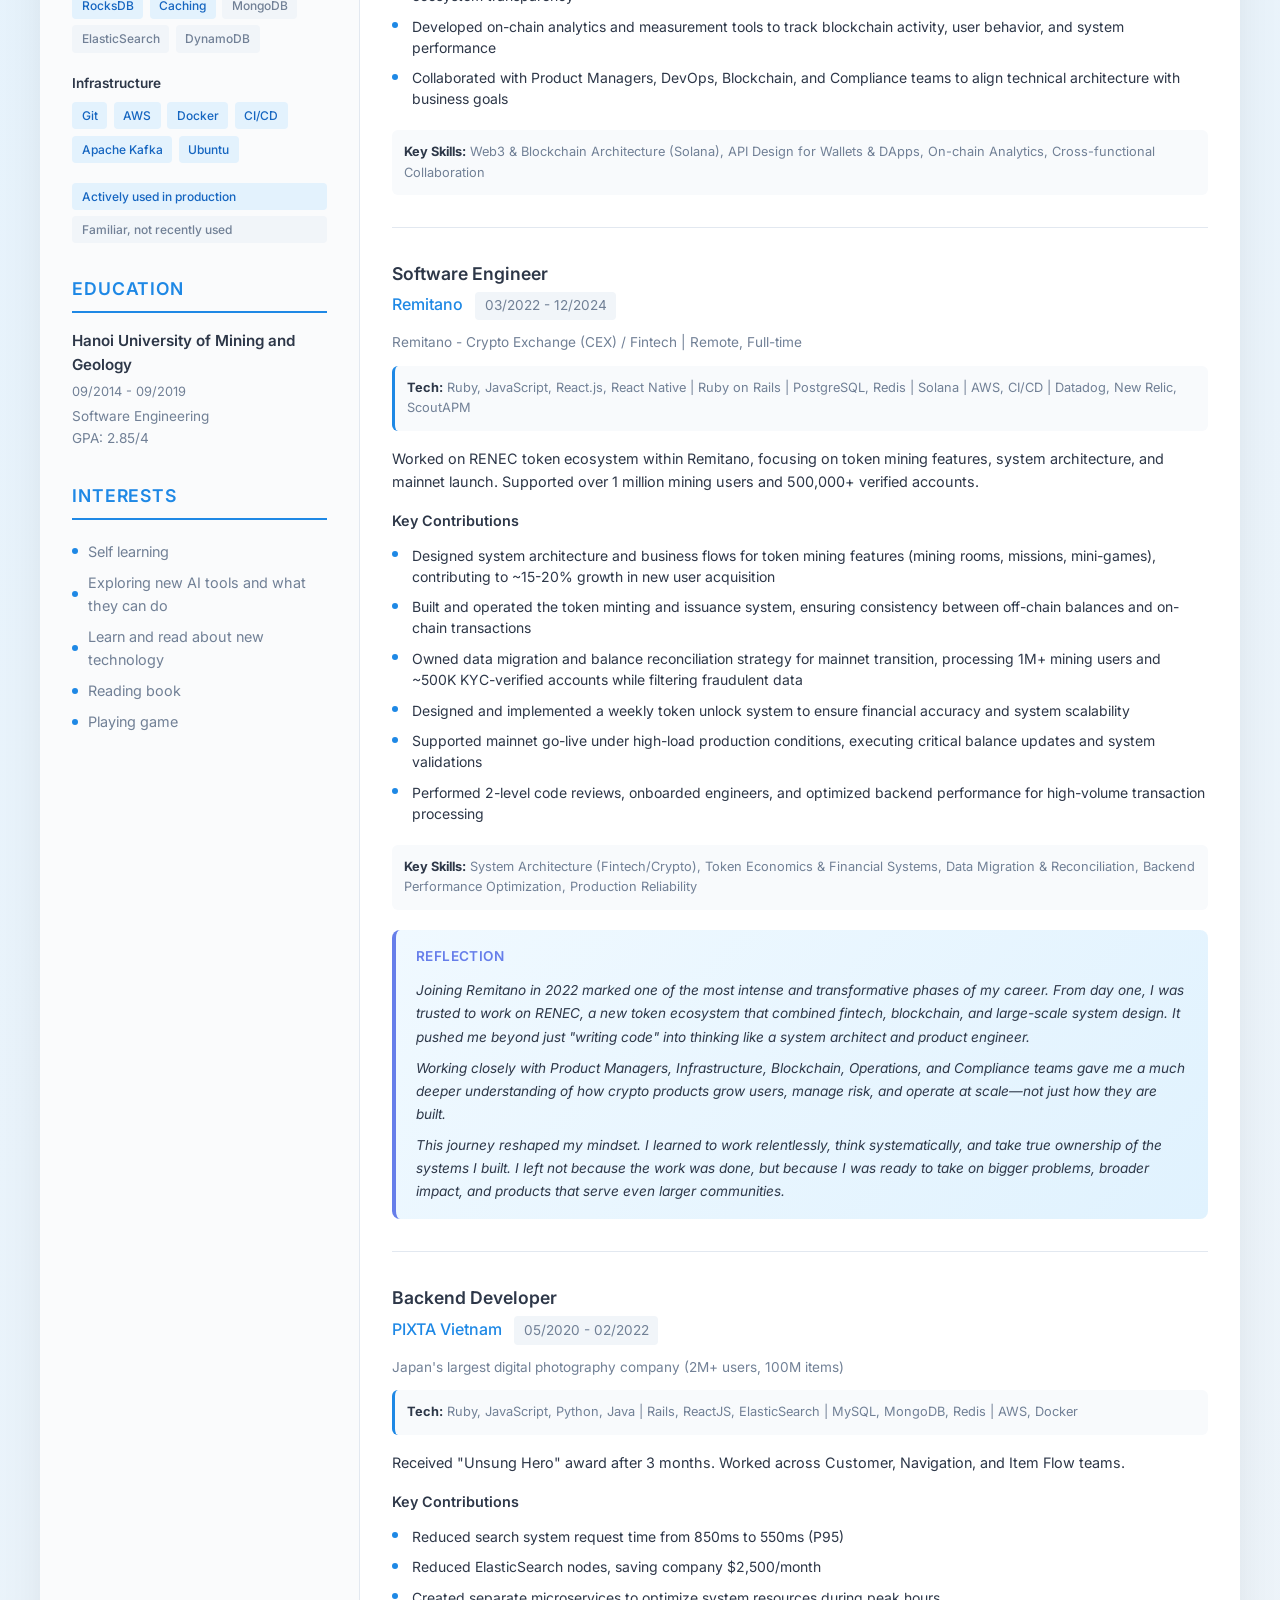
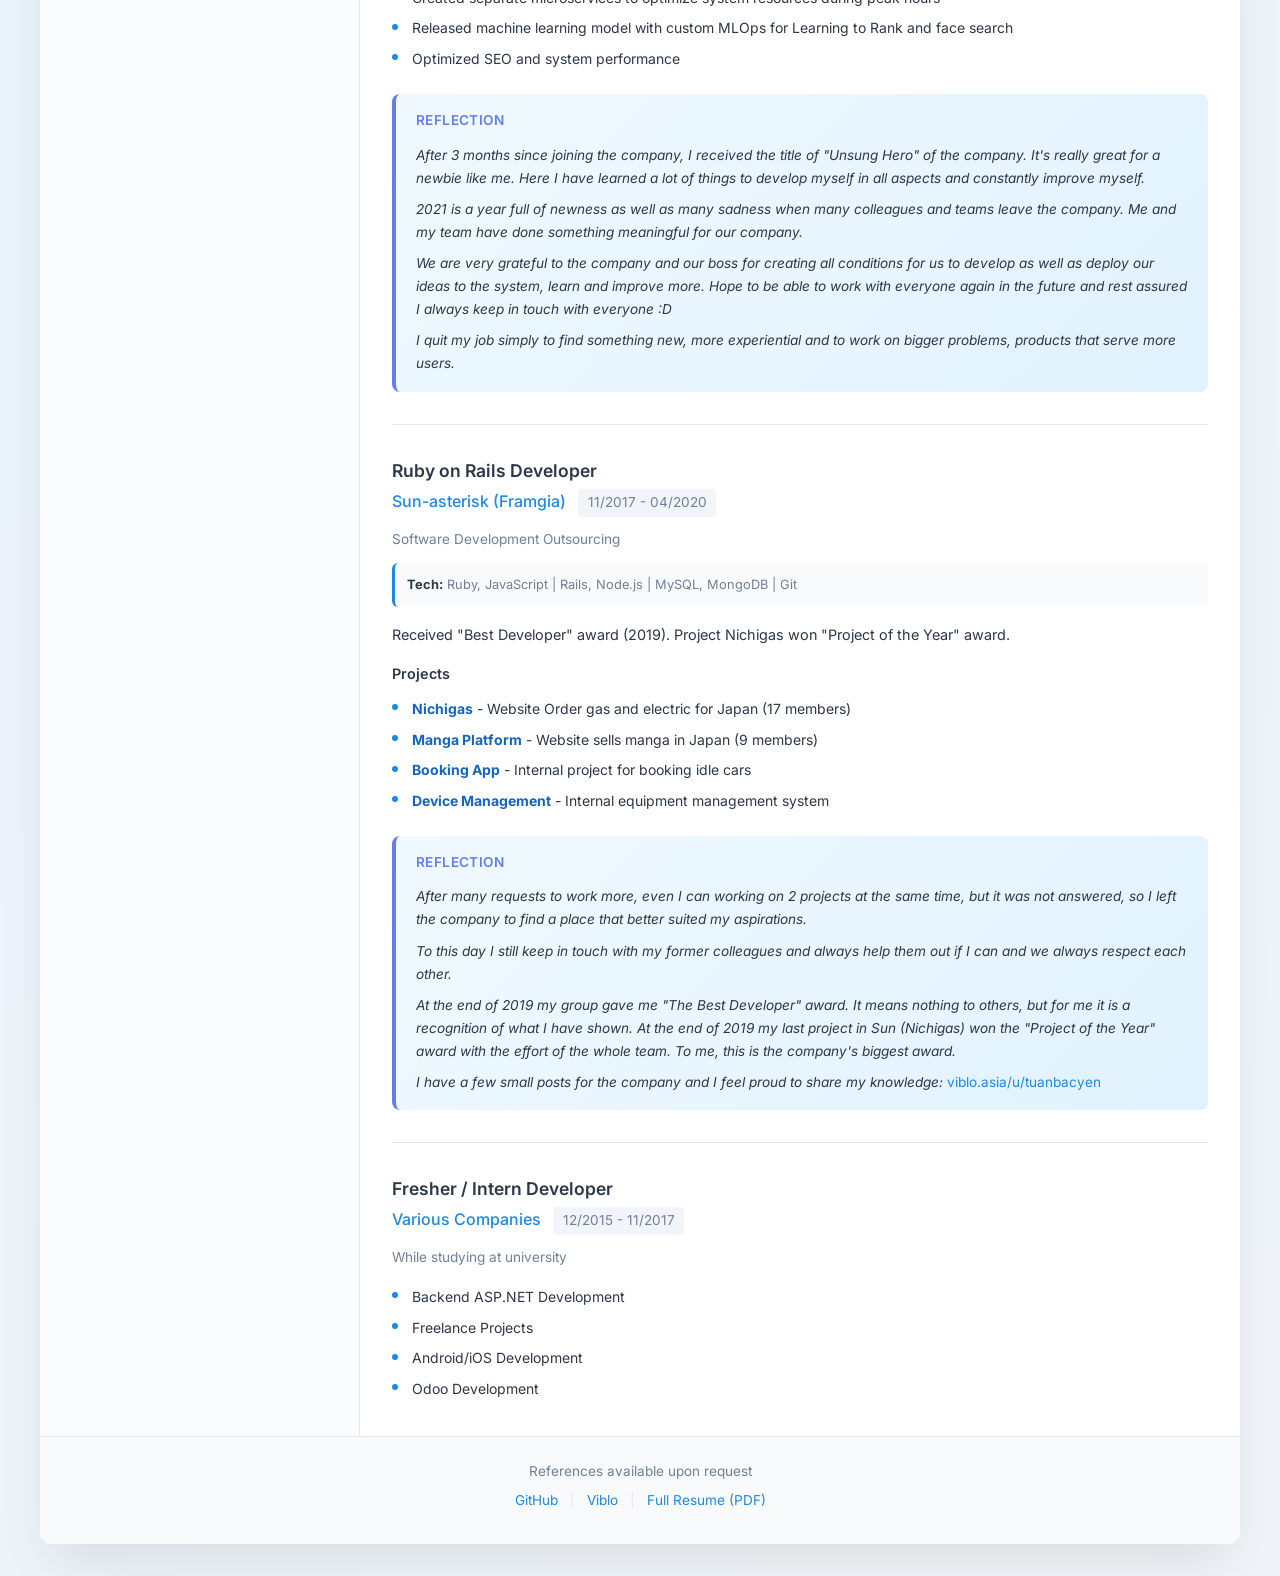
==== commit 4b2ad491: "Update tag legend wording to be more professional Co-Authored-By: Claude Sonnet 4.6 <noreply@anthrop" ====
--- a/index.html
+++ b/index.html
@@ -168,8 +168,8 @@
                     </div>
 
                     <div class="tag-legend">
-                        <span class="tag tag-legend-sample">used proficiently in real, recent projects</span>
-                        <span class="tag secondary tag-legend-sample">self-learned, pet projects, or not used recently</span>
+                        <span class="tag tag-legend-sample">Actively used in production</span>
+                        <span class="tag secondary tag-legend-sample">Familiar, not recently used</span>
                     </div>
                 </section>
 
